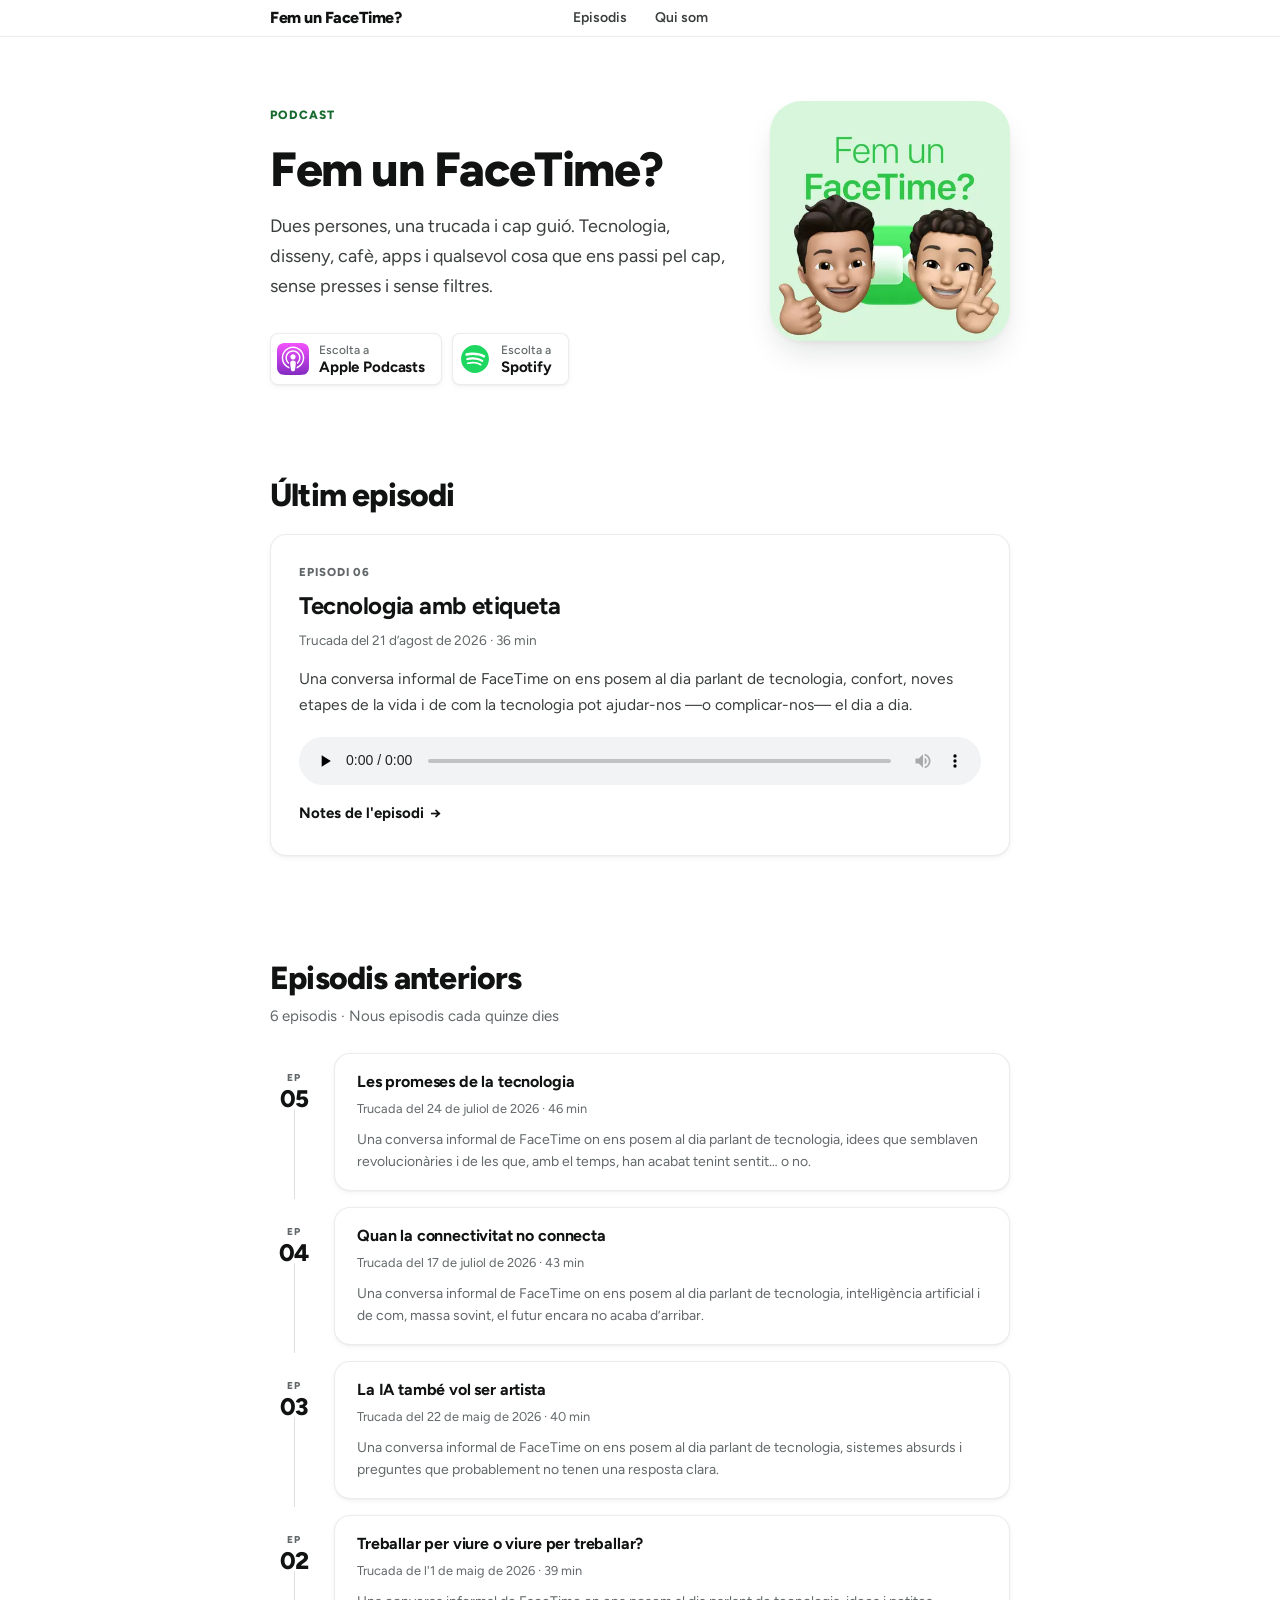
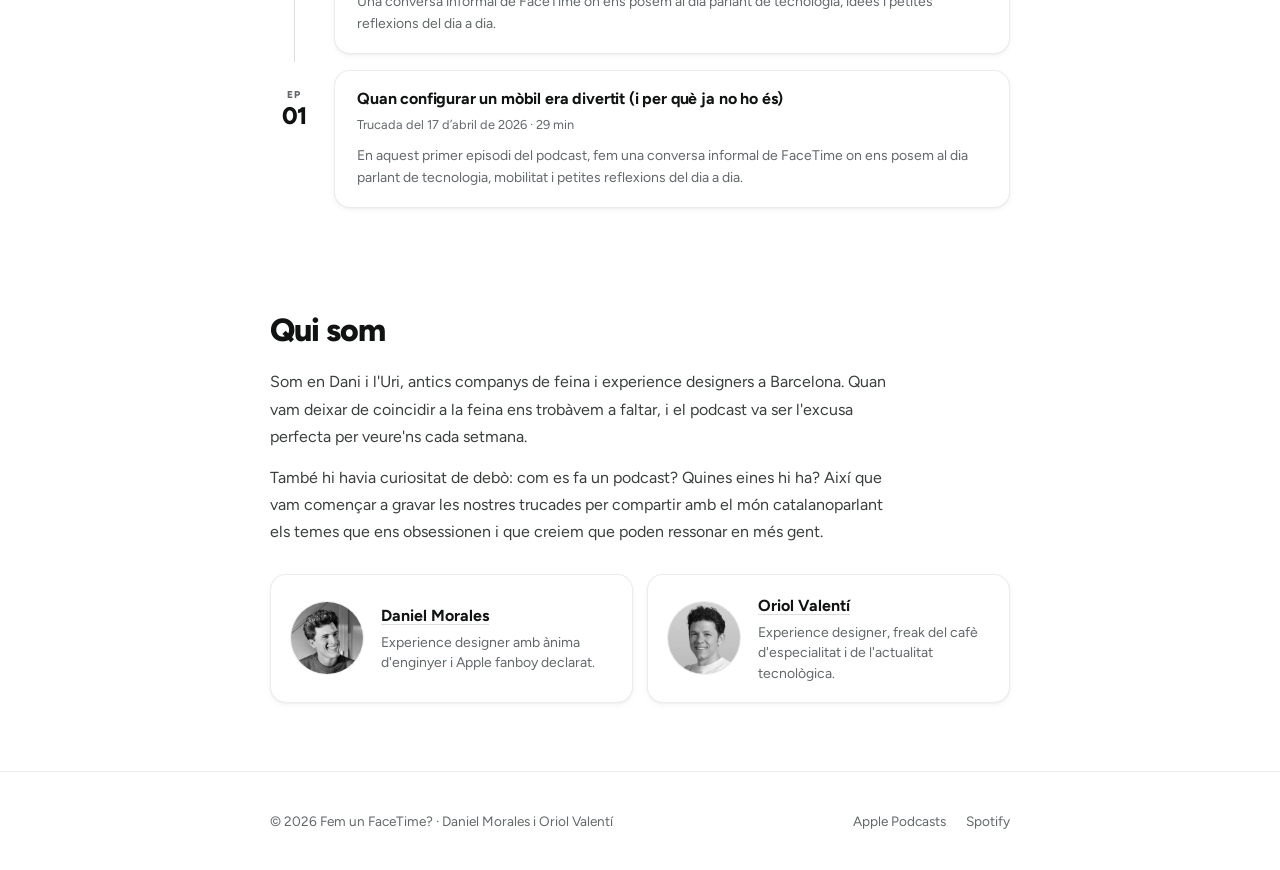
==== index.html @ 3e3481d6 "Fora el botó Escolta del menú; CSS optimitzat (58→30 KB), sense gruix 900, memòria cau del CSS corre" ====
<!DOCTYPE html>
<html lang="ca">
<head>
  <meta charset="UTF-8">
  <meta name="viewport" content="width=device-width, initial-scale=1.0">
  <title>Fem un FaceTime? · Podcast en català de tecnologia, disseny i vida quotidiana</title>
  <meta name="description" content="Dues persones, una trucada i cap guió. Tecnologia, disseny, cafè, apps i qualsevol cosa que ens passi pel cap, sense presses i sense filtres.">
  <meta property="og:title" content="Fem un FaceTime? Podcast">
  <meta property="og:description" content="Dues persones, una trucada i cap guió. Tecnologia, disseny, cafè, apps i tot el que passa entre mig.">
  
  <meta name="color-scheme" content="light dark">
  <meta name="theme-color" content="#FFFFFF" media="(prefers-color-scheme: light)">
  <meta name="theme-color" content="#121413" media="(prefers-color-scheme: dark)">
  <meta name="robots" content="index, follow">
  <meta name="author" content="Daniel Morales i Oriol Valentí">
  <meta property="article:author" content="https://www.linkedin.com/in/danimoralesfernandez/">
  <meta property="article:author" content="https://www.linkedin.com/in/oriolvalentisola/">
  <meta property="article:published_time" content="2026-04-19T00:00:00+02:00">
  <meta property="article:modified_time" content="2026-10-19T00:00:00+02:00">
  <meta property="og:locale" content="ca_ES">
  <meta property="og:type" content="website">
  <meta property="og:url" content="https://femunfacetime.com/">
  <link rel="canonical" href="https://femunfacetime.com/">
  <meta name="twitter:card" content="summary_large_image">
  <meta name="twitter:title" content="Fem un FaceTime? Podcast">
  <meta name="twitter:description" content="Dues persones, una trucada i cap guió. Tecnologia, disseny, cafè, apps i tot el que passa entre mig.">

  <!-- Performance: preconnect + non-render-blocking font load -->
  <link rel="preconnect" href="https://fonts.googleapis.com">
  <link rel="preconnect" href="https://fonts.gstatic.com" crossorigin>
  <link rel="stylesheet" href="https://fonts.googleapis.com/css2?family=Figtree:wght@400;500;600;700;800&display=swap" media="print" onload="this.media='all'">
  <noscript><link rel="stylesheet" href="https://fonts.googleapis.com/css2?family=Figtree:wght@400;500;600;700;800&display=swap"></noscript>
  <link rel="preload" as="image" href="Show_cover.webp" type="image/webp" fetchpriority="high">
  <meta property="og:image" content="https://femunfacetime.com/og-image.jpg?v=2">
  <meta property="og:image:width" content="2400">
  <meta property="og:image:height" content="1260">
  <meta property="og:image:alt" content="Fem un FaceTime?, podcast. Dues persones, una trucada i cap guió.">
  <meta name="twitter:image" content="https://femunfacetime.com/og-image.jpg?v=2">
  <link rel="icon" type="image/png" href="favicon.png">
  <link rel="apple-touch-icon" href="apple-touch-icon.png">
  <link rel="stylesheet" href="style.css">
  <!-- <link rel="icon" href="favicon.ico"> -->
  <!-- <link rel="apple-touch-icon" href="apple-touch-icon.png"> -->
<!--build:jsonld-->
  <script type="application/ld+json">
{
  "@context": "https://schema.org",
  "@type": "PodcastSeries",
  "name": "Fem un FaceTime?",
  "url": "https://femunfacetime.com/",
  "inLanguage": "ca",
  "image": "https://femunfacetime.com/Show_cover_840.jpg",
  "author": [
    {
      "@type": "Person",
      "name": "Daniel Morales",
      "sameAs": "https://www.linkedin.com/in/danimoralesfernandez/"
    },
    {
      "@type": "Person",
      "name": "Oriol Valentí",
      "sameAs": "https://www.linkedin.com/in/oriolvalentisola/"
    }
  ],
  "sameAs": [
    "https://podcasts.apple.com/es/podcast/fem-un-facetime/id1883933507",
    "https://open.spotify.com/show/7HkJgoiA84MTIlPxl6CT0q"
  ],
  "description": "Dues persones, una trucada i cap guió. Tecnologia, disseny, cafè, apps i qualsevol cosa que ens passi pel cap, sense presses i sense filtres.",
  "episode": [
    {
      "@type": "PodcastEpisode",
      "episodeNumber": 6,
      "name": "Tecnologia amb etiqueta",
      "url": "https://femunfacetime.com/episodis/tecnologia-amb-etiqueta/",
      "description": "Una conversa informal de FaceTime on ens posem al dia parlant de tecnologia, confort, noves etapes de la vida i de com la tecnologia pot ajudar-nos —o complicar-nos— el dia a dia.",
      "datePublished": "2026-10-05",
      "timeRequired": "PT36M",
      "associatedMedia": {
        "@type": "MediaObject",
        "contentUrl": "https://anchor.fm/s/110490654/podcast/play/126855854/https%3A%2F%2Fd3ctxlq1ktw2nl.cloudfront.net%2Fstaging%2F2026-9-5%2F433372251-44100-2-00554930f24cd.mp3"
      }
    },
    {
      "@type": "PodcastEpisode",
      "episodeNumber": 5,
      "name": "Les promeses de la tecnologia",
      "url": "https://femunfacetime.com/episodis/les-promeses-de-la-tecnologia/",
      "description": "Una conversa informal de FaceTime on ens posem al dia parlant de tecnologia, idees que semblaven revolucionàries i de les que, amb el temps, han acabat tenint sentit… o no.",
      "datePublished": "2026-08-02",
      "timeRequired": "PT46M",
      "associatedMedia": {
        "@type": "MediaObject",
        "contentUrl": "https://anchor.fm/s/110490654/podcast/play/123303401/https%3A%2F%2Fd3ctxlq1ktw2nl.cloudfront.net%2Fstaging%2F2026-6-25%2F428592539-44100-2-1c3631dae8838.mp3"
      }
    },
    {
      "@type": "PodcastEpisode",
      "episodeNumber": 4,
      "name": "Quan la connectivitat no connecta",
      "url": "https://femunfacetime.com/episodis/quan-la-connectivitat-no-connecta/",
      "description": "Una conversa informal de FaceTime on ens posem al dia parlant de tecnologia, intel·ligència artificial i de com, massa sovint, el futur encara no acaba d’arribar.",
      "datePublished": "2026-07-21",
      "timeRequired": "PT43M",
      "associatedMedia": {
        "@type": "MediaObject",
        "contentUrl": "https://anchor.fm/s/110490654/podcast/play/123136883/https%3A%2F%2Fd3ctxlq1ktw2nl.cloudfront.net%2Fstaging%2F2026-6-21%2F428367111-44100-2-b516a6e823d.mp3"
      }
    },
    {
      "@type": "PodcastEpisode",
      "episodeNumber": 3,
      "name": "La IA també vol ser artista",
      "url": "https://femunfacetime.com/episodis/la-ia-tambe-vol-ser-artista/",
      "description": "Una conversa informal de FaceTime on ens posem al dia parlant de tecnologia, sistemes absurds i preguntes que probablement no tenen una resposta clara.",
      "datePublished": "2026-05-25",
      "timeRequired": "PT40M",
      "associatedMedia": {
        "@type": "MediaObject",
        "contentUrl": "https://anchor.fm/s/110490654/podcast/play/120501394/https%3A%2F%2Fd3ctxlq1ktw2nl.cloudfront.net%2Fstaging%2F2026-4-25%2F424834681-44100-2-7f713fdda8faa.mp3"
      }
    },
    {
      "@type": "PodcastEpisode",
      "episodeNumber": 2,
      "name": "Treballar per viure o viure per treballar?",
      "url": "https://femunfacetime.com/episodis/treballar-per-viure-o-viure-per-treballar/",
      "description": "Una conversa informal de FaceTime on ens posem al dia parlant de tecnologia, idees i petites reflexions del dia a dia.",
      "datePublished": "2026-05-05",
      "timeRequired": "PT39M",
      "associatedMedia": {
        "@type": "MediaObject",
        "contentUrl": "https://anchor.fm/s/110490654/podcast/play/119521602/https%3A%2F%2Fd3ctxlq1ktw2nl.cloudfront.net%2Fstaging%2F2026-4-5%2F423517777-44100-2-743a9f9eee608.mp3"
      }
    },
    {
      "@type": "PodcastEpisode",
      "episodeNumber": 1,
      "name": "Quan configurar un mòbil era divertit (i per què ja no ho és)",
      "url": "https://femunfacetime.com/episodis/quan-configurar-un-mobil-era-divertit-i-per-que-ja-no-ho-es/",
      "description": "En aquest primer episodi del podcast, fem una conversa informal de FaceTime on ens posem al dia parlant de tecnologia, mobilitat i petites reflexions del dia a dia.",
      "datePublished": "2026-04-19",
      "timeRequired": "PT29M",
      "associatedMedia": {
        "@type": "MediaObject",
        "contentUrl": "https://anchor.fm/s/110490654/podcast/play/118696484/https%3A%2F%2Fd3ctxlq1ktw2nl.cloudfront.net%2Fstaging%2F2026-4-2%2F423319674-44100-2-6bd9fe738a619.mp3"
      }
    }
  ]
}
  </script>
<!--/build:jsonld-->
</head>
<body>

<a class="skip-link" href="#main-content">Salta al contingut</a>

<header class="nav" role="banner">
  <div class="container">
    <div class="nav__inner">
      <a href="#top" class="nav__logo" aria-label="Fem un FaceTime?, inici"><span class="nav__logo-name">Fem un FaceTime?</span></a>
      <nav aria-label="Principal">
        <ul class="nav__links">
          <li><a href="#episodis">Episodis</a></li>
          <li><a href="#qui-som">Qui som</a></li>
        </ul>
      </nav>
      <button class="nav__hamburger" aria-label="Obre el menú de navegació" aria-expanded="false" aria-controls="mobile-nav"><span></span><span></span><span></span></button>
    </div>
  </div>
</header>

<nav class="nav__mobile" id="mobile-nav" aria-label="Navegació mòbil">
  <a href="#episodis">Episodis</a>
  <a href="#qui-som">Qui som</a>
  <a href="#ultim">Escolta l'últim episodi</a>
</nav>

<main id="main-content">

  <section class="hero" id="top" aria-labelledby="hero-title">
    <div class="container">
      <div class="hero__inner">
        <div class="hero__text">
          <div class="hero__eyebrow" aria-hidden="true">Podcast</div>
          <h1 class="t-hero hero__title" id="hero-title">Fem un FaceTime?</h1>
          <p class="hero__tagline">Dues persones, una trucada i cap guió. Tecnologia, disseny, cafè, apps i qualsevol cosa que ens passi pel cap, sense presses i sense filtres.</p>
          <div class="listen" role="group" aria-label="Escolta el podcast">
            <a href="https://podcasts.apple.com/es/podcast/fem-un-facetime/id1883933507" class="listen-btn listen-btn--apple" target="_blank" rel="noopener noreferrer">
              <span class="listen-btn__icon"><svg width="32" height="32" viewBox="0 0 300 300" aria-hidden="true"><defs><linearGradient id="apg" x1="150" y1="0" x2="150" y2="300" gradientUnits="userSpaceOnUse"><stop offset="0" stop-color="#F452FF"/><stop offset="1" stop-color="#832BC1"/></linearGradient></defs><path fill="url(#apg)" d="M294.1,260c-2.9,7.4-9.6,17.8-19.2,25.2c-5.5,4.2-12.1,8.3-21.1,11c-9.6,2.9-21.5,3.8-36.3,3.8h-135c-14.8,0-26.6-1-36.3-3.8c-9-2.7-15.6-6.7-21.1-11c-9.5-7.3-16.3-17.8-19.2-25.2C0.1,245.1,0,228.2,0,217.5v-135C0,71.8,0.1,54.9,5.9,40c2.9-7.4,9.6-17.8,19.2-25.2c5.5-4.2,12.1-8.3,21.1-11C55.9,1,67.7,0,82.5,0h135c14.8,0,26.6,1,36.3,3.8c9,2.7,15.6,6.7,21.1,11c9.5,7.3,16.3,17.8,19.2,25.2c5.9,14.9,5.9,31.9,5.9,42.5v135C300,228.2,299.9,245.1,294.1,260z"/><g fill="#fff"><path d="M175.7,181.1c-0.4-3.6-1.6-6.2-4-8.6c-4.5-4.7-12.4-7.8-21.7-7.8c-9.3,0-17.2,3-21.7,7.8c-2.3,2.5-3.6,5-4,8.6c-0.8,7-0.3,13,0.5,22.7c0.8,9.2,2.3,21.5,4.2,33.9c1.4,8.9,2.5,13.7,3.5,17.1c1.7,5.6,7.8,10.4,17.5,10.4c9.7,0,15.9-4.9,17.5-10.4c1-3.4,2.1-8.2,3.5-17.1c1.9-12.5,3.4-24.7,4.2-33.9C176.1,194.1,176.5,188.1,175.7,181.1z"/><path d="M174.6,130.1c0,13.6-11,24.6-24.6,24.6s-24.6-11-24.6-24.6c0-13.6,11-24.6,24.6-24.6S174.6,116.6,174.6,130.1z"/><path d="M149.7,33.2C92.3,33.4,45.3,80,44.5,137.4c-0.6,46.5,29.1,86.3,70.6,100.9c1,0.4,2-0.5,1.9-1.5c-0.5-3.6-1.1-7.2-1.5-10.8c-0.2-1.3-1-2.3-2.1-2.9c-32.8-14.3-55.7-47.2-55.3-85.3c0.5-50,41.3-90.7,91.2-91.1c51.1-0.4,92.8,41,92.8,92c0,37.7-22.8,70.1-55.3,84.4c-1.2,0.5-2,1.6-2.1,2.9c-0.5,3.6-1,7.2-1.5,10.8c-0.2,1.1,0.9,1.9,1.9,1.5c41.1-14.4,70.6-53.6,70.6-99.6C255.5,80.5,208,33.1,149.7,33.2z"/><path d="M147.3,68.2c-37.4,1.4-67.4,32.3-67.9,69.7c-0.3,24.6,12,46.4,30.9,59.3c0.9,0.6,2.2-0.1,2.2-1.2c-0.3-4.3-0.3-8.1-0.1-12.1c0.1-1.3-0.4-2.5-1.4-3.4c-11.5-10.8-18.5-26.2-18.1-43.2c0.8-30,24.9-54.4,54.9-55.6c32.6-1.3,59.4,24.9,59.4,57.1c0,16.4-7,31.2-18.1,41.7c-0.9,0.9-1.4,2.1-1.4,3.4c0.2,3.9,0.1,7.7-0.1,12c-0.1,1.1,1.2,1.9,2.2,1.2c18.6-12.7,30.9-34.2,30.9-58.4C220.8,98.9,187.5,66.6,147.3,68.2z"/></g></svg></span>
              <span class="listen-btn__text"><span class="listen-btn__label">Escolta a</span><span class="listen-btn__name">Apple Podcasts</span></span>
            </a>
            <a href="https://open.spotify.com/show/7HkJgoiA84MTIlPxl6CT0q" class="listen-btn listen-btn--spotify" target="_blank" rel="noopener noreferrer">
              <span class="listen-btn__icon"><svg width="28" height="28" viewBox="0 0 168 168" aria-hidden="true"><path fill="#1ED760" d="m83.996 0.277c-46.249 0-83.743 37.493-83.743 83.742 0 46.251 37.494 83.741 83.743 83.741 46.254 0 83.744-37.49 83.744-83.741 0-46.246-37.49-83.738-83.745-83.738l0.001-0.004zm38.404 120.78c-1.5 2.46-4.72 3.24-7.18 1.73-19.662-12.01-44.414-14.73-73.564-8.07-2.809 0.64-5.609-1.12-6.249-3.93-0.643-2.81 1.11-5.61 3.926-6.250 31.9-7.291 59.263-4.15 81.337 9.34 2.46 1.51 3.24 4.72 1.73 7.18zm10.25-22.805c-1.89 3.075-5.91 4.045-8.98 2.155-22.51-13.839-56.823-17.846-83.448-9.764-3.453 1.043-7.1-0.903-8.148-4.35-1.04-3.453 0.907-7.093 4.354-8.143 30.413-9.228 68.222-4.758 94.072 11.127 3.07 1.890 4.040 5.910 2.150 8.976v-0.001zm0.88-23.744c-26.99-16.031-71.52-17.505-97.289-9.684-4.138 1.255-8.514-1.081-9.768-5.219-1.254-4.14 1.08-8.513 5.221-9.771 29.581-8.98 78.756-7.245 109.830 11.202 3.73 2.209 4.95 7.016 2.74 10.733-2.2 3.722-7.020 4.949-10.730 2.739z"/></svg></span>
              <span class="listen-btn__text"><span class="listen-btn__label">Escolta a</span><span class="listen-btn__name">Spotify</span></span>
            </a>
          </div>
        </div>
        <div class="hero__cover">
          <div class="hero__cover-wrap">
            <picture>
              <source type="image/webp" srcset="Show_cover.webp 420w, Show_cover_840.webp 840w" sizes="(max-width: 640px) 46vw, 210px">
              <img src="Show_cover_420.jpg" srcset="Show_cover_420.jpg 420w, Show_cover_840.jpg 840w" sizes="(max-width: 640px) 46vw, 210px" alt="Portada del podcast Fem un FaceTime?" width="420" height="420" loading="eager" fetchpriority="high" decoding="async">
            </picture>
          </div>
        </div>
      </div>
    </div>
  </section>

  <section class="section" id="ultim" aria-labelledby="latest-label">
    <div class="container">
      <h2 class="section-label" id="latest-label">Últim episodi</h2>
      <div data-latest-episode>
<!--build:latest-->
        <div class="latest-card">
          <p class="latest-card__ep">Episodi 06</p>
          <h3 class="t-h2 latest-card__title"><a href="/episodis/tecnologia-amb-etiqueta/">Tecnologia amb etiqueta</a></h3>
          <p class="latest-card__meta">Trucada del 21 d’agost de 2026 · 36 min</p>
          <p class="latest-card__desc">Una conversa informal de FaceTime on ens posem al dia parlant de tecnologia, confort, noves etapes de la vida i de com la tecnologia pot ajudar-nos —o complicar-nos— el dia a dia.</p>
          <div class="audio">
            <audio controls preload="none" src="https://anchor.fm/s/110490654/podcast/play/126855854/https%3A%2F%2Fd3ctxlq1ktw2nl.cloudfront.net%2Fstaging%2F2026-9-5%2F433372251-44100-2-00554930f24cd.mp3">
              <a href="https://anchor.fm/s/110490654/podcast/play/126855854/https%3A%2F%2Fd3ctxlq1ktw2nl.cloudfront.net%2Fstaging%2F2026-9-5%2F433372251-44100-2-00554930f24cd.mp3">Descarrega l'episodi</a>
            </audio>
          </div>
          <a class="latest-card__more" href="/episodis/tecnologia-amb-etiqueta/">Notes de l'episodi <span aria-hidden="true">→</span></a>
        </div>
<!--/build:latest-->
      </div>
    </div>
  </section>

  <section class="section" id="episodis" aria-labelledby="episodes-heading">
    <div class="container">
      <h2 class="section-label" id="episodes-heading">Episodis anteriors</h2>
      <p class="t-muted episodes__count"><span data-ep-count><!--build:count-->6<!--/build:count--></span> episodis · Nous episodis cada quinze dies</p>
      <ol class="ep-list" data-episode-list aria-label="Llista d'episodis">
<!--build:list-->
        <li class="ep-item">
          <div class="ep-item__num" aria-hidden="true"><span>Ep</span>05</div>
          <article class="ep-card" aria-labelledby="ep-05">
            <div class="ep-card__body">
              <h3 class="ep-card__title" id="ep-05"><a class="ep-card__link" href="/episodis/les-promeses-de-la-tecnologia/">Les promeses de la tecnologia</a></h3>
              <p class="ep-card__meta">Trucada del 24 de juliol de 2026 · 46 min</p>
              <p class="ep-card__desc">Una conversa informal de FaceTime on ens posem al dia parlant de tecnologia, idees que semblaven revolucionàries i de les que, amb el temps, han acabat tenint sentit… o no.</p>
            </div>
          </article>
        </li>
        <li class="ep-item">
          <div class="ep-item__num" aria-hidden="true"><span>Ep</span>04</div>
          <article class="ep-card" aria-labelledby="ep-04">
            <div class="ep-card__body">
              <h3 class="ep-card__title" id="ep-04"><a class="ep-card__link" href="/episodis/quan-la-connectivitat-no-connecta/">Quan la connectivitat no connecta</a></h3>
              <p class="ep-card__meta">Trucada del 17 de juliol de 2026 · 43 min</p>
              <p class="ep-card__desc">Una conversa informal de FaceTime on ens posem al dia parlant de tecnologia, intel·ligència artificial i de com, massa sovint, el futur encara no acaba d’arribar.</p>
            </div>
          </article>
        </li>
        <li class="ep-item">
          <div class="ep-item__num" aria-hidden="true"><span>Ep</span>03</div>
          <article class="ep-card" aria-labelledby="ep-03">
            <div class="ep-card__body">
              <h3 class="ep-card__title" id="ep-03"><a class="ep-card__link" href="/episodis/la-ia-tambe-vol-ser-artista/">La IA també vol ser artista</a></h3>
              <p class="ep-card__meta">Trucada del 22 de maig de 2026 · 40 min</p>
              <p class="ep-card__desc">Una conversa informal de FaceTime on ens posem al dia parlant de tecnologia, sistemes absurds i preguntes que probablement no tenen una resposta clara.</p>
            </div>
          </article>
        </li>
        <li class="ep-item">
          <div class="ep-item__num" aria-hidden="true"><span>Ep</span>02</div>
          <article class="ep-card" aria-labelledby="ep-02">
            <div class="ep-card__body">
              <h3 class="ep-card__title" id="ep-02"><a class="ep-card__link" href="/episodis/treballar-per-viure-o-viure-per-treballar/">Treballar per viure o viure per treballar?</a></h3>
              <p class="ep-card__meta">Trucada de l&#39;1 de maig de 2026 · 39 min</p>
              <p class="ep-card__desc">Una conversa informal de FaceTime on ens posem al dia parlant de tecnologia, idees i petites reflexions del dia a dia.</p>
            </div>
          </article>
        </li>
        <li class="ep-item">
          <div class="ep-item__num" aria-hidden="true"><span>Ep</span>01</div>
          <article class="ep-card" aria-labelledby="ep-01">
            <div class="ep-card__body">
              <h3 class="ep-card__title" id="ep-01"><a class="ep-card__link" href="/episodis/quan-configurar-un-mobil-era-divertit-i-per-que-ja-no-ho-es/">Quan configurar un mòbil era divertit (i per què ja no ho és)</a></h3>
              <p class="ep-card__meta">Trucada del 17 d’abril de 2026 · 29 min</p>
              <p class="ep-card__desc">En aquest primer episodi del podcast, fem una conversa informal de FaceTime on ens posem al dia parlant de tecnologia, mobilitat i petites reflexions del dia a dia.</p>
            </div>
          </article>
        </li>
<!--/build:list-->
      </ol>
    </div>
  </section>

  <section class="section" id="qui-som" aria-labelledby="hosts-heading">
    <div class="container">
      <h2 class="section-label" id="hosts-heading">Qui som</h2>
      <div class="about">
      <div class="hosts__intro">
        <p>Som en Dani i l'Uri, antics companys de feina i experience designers a Barcelona. Quan vam deixar de coincidir a la feina ens trobàvem a faltar, i el podcast va ser l'excusa perfecta per veure'ns cada setmana.</p>
        <p>També hi havia curiositat de debò: com es fa un podcast? Quines eines hi ha? Així que vam començar a gravar les nostres trucades per compartir amb el món catalanoparlant els temes que ens obsessionen i que creiem que poden ressonar en més gent.</p>
      </div>
      <div class="hosts">
        <div class="host">
          <div class="host__photo"><picture><source type="image/webp" srcset="host_daniel.webp"><img src="host_daniel.jpg" alt="Daniel Morales" width="192" height="192" loading="lazy" decoding="async"></picture></div>
          <p class="host__name"><a href="https://www.linkedin.com/in/danimoralesfernandez/" target="_blank" rel="noopener noreferrer">Daniel Morales<span class="sr-only"> (LinkedIn, s'obre en una pestanya nova)</span></a></p>
          <p class="host__role">Experience designer amb ànima d'enginyer i Apple fanboy declarat.</p>
        </div>
        <div class="host">
          <div class="host__photo"><picture><source type="image/webp" srcset="host_oriol.webp"><img src="host_oriol.jpg" alt="Oriol Valentí" width="192" height="192" loading="lazy" decoding="async"></picture></div>
          <p class="host__name"><a href="https://www.linkedin.com/in/oriolvalentisola/" target="_blank" rel="noopener noreferrer">Oriol Valentí<span class="sr-only"> (LinkedIn, s'obre en una pestanya nova)</span></a></p>
          <p class="host__role">Experience designer, freak del cafè d'especialitat i de l'actualitat tecnològica.</p>
        </div>
      </div>
    </div>
      </div>
  </section>

</main>

<footer class="footer" role="contentinfo">
  <div class="container">
    <div class="footer__inner">
      <p class="footer__copy">© 2026 Fem un FaceTime? · Daniel Morales i Oriol Valentí</p>
      <ul class="footer__links">
        <li><a href="https://podcasts.apple.com/es/podcast/fem-un-facetime/id1883933507" target="_blank" rel="noopener noreferrer">Apple Podcasts</a></li>
        <li><a href="https://open.spotify.com/show/7HkJgoiA84MTIlPxl6CT0q" target="_blank" rel="noopener noreferrer">Spotify</a></li>
      </ul>
    </div>
  </div>
</footer>

<script src="script.js" defer></script>
</body>
</html>
---- style.css ----
/* Fem un FaceTime? — styles. Generated clean-up of the original stylesheet:
   unused rules removed and duplicates merged. Light theme first, dark via prefers-color-scheme. */
:root {
  --green: #30d158;
  --green-btn: #1a7a38;
  --green-text: #166a2e;
  --green-active: #12561f;
  --green-subtle: #e6faf0;
  --green-glow: #30d15838;
  --text: #111312;
  --text-2: #3a3f3c;
  --text-muted: #62686a;
  --surface: #fff;
  --surface-2: #f7f7f6;
  --surface-3: #efefee;
  --border: #11131214;
  --border-2: #11131224;
  --shadow-xs: 0 1px 1px #1113120a;
  --shadow-sm: 0 1px 2px #1113120a, 0 2px 6px #1113120a;
  --shadow: 0 1px 2px #1113120a, 0 6px 16px -4px #11131214;
  --shadow-lg: 0 2px 4px #1113120a, 0 16px 32px -8px #11131224;
  --shadow-green: 0 0 0 transparent;
  --r-sm: 8px;
  --r: 16px;
  --r-lg: 24px;
  --r-xl: 32px;
  --r-pill: 100px;
  --max-w: 820px;
  --gap: clamp(1.25rem, 4vw, 2.5rem);
  --font: "Figtree", system-ui, -apple-system, sans-serif;
  --ease: 0.18s ease;
  --ease-md: 0.3s ease;
}
*,
:before,
:after {
  box-sizing: border-box;
  margin: 0;
  padding: 0;
}
html {
  scroll-behavior: smooth;
  -webkit-text-size-adjust: 100%;
}
body {
  font-family: var(--font);
  color: var(--text);
  background: var(--surface);
  -webkit-font-smoothing: antialiased;
  font-size: 1rem;
  line-height: 1.65;
}
img,
svg {
  max-width: 100%;
  display: block;
}
a {
  color: var(--green-text);
  text-underline-offset: 3px;
  transition: color var(--ease);
  text-decoration: underline;
  text-decoration-thickness: 1px;
}
a:hover {
  color: var(--green-active);
}
ul,
ol {
  padding-left: 1.5rem;
}
.container {
  width: 100%;
  max-width: var(--max-w);
  padding: 0 var(--gap);
  margin: 0 auto;
}
[id] {
  scroll-margin-top: calc(var(--nav-h) + 1rem);
}
.t-hero {
  letter-spacing: -0.03em;
  font-size: clamp(2rem, 5vw, 3rem);
  font-weight: 800;
  line-height: 1.14;
}
.t-h2 {
  letter-spacing: -0.018em;
  font-size: clamp(1.2rem, 2.5vw, 1.5rem);
  font-weight: 700;
  line-height: 1.3;
}
.t-muted {
  color: var(--text-muted);
}
.section-label {
  text-transform: uppercase;
  letter-spacing: 0.12em;
  color: var(--text-muted);
  align-items: center;
  gap: 0.5rem;
  margin-bottom: 1.375rem;
  font-size: 0.6875rem;
  font-weight: 800;
  display: inline-flex;
}
.section-label:before {
  content: "";
  background: var(--green);
  border-radius: 2px;
  flex-shrink: 0;
  width: 18px;
  height: 2px;
  display: inline-block;
}
.nav {
  z-index: 100;
  height: var(--nav-h);
  background: var(--nav-bg, #ffffffe6);
  -webkit-backdrop-filter: blur(20px);
  border-bottom: 1px solid var(--border);
  position: sticky;
  top: 0;
}
.nav__inner {
  min-height: var(--nav-h);
  grid-template-columns: 1fr auto 1fr;
  align-content: center;
  align-items: center;
  gap: 0;
  display: grid;
}
.nav__logo {
  justify-self: start;
}
.nav__inner > nav {
  justify-self: center;
}
.nav__hamburger {
  justify-self: end;
}
.nav__logo {
  flex-shrink: 0;
  align-items: center;
  text-decoration: none;
  display: flex;
}
.nav__logo-name {
  letter-spacing: -0.03em;
  color: var(--text);
  white-space: nowrap;
  transition: color var(--ease);
  font-size: 1rem;
  font-weight: 800;
  line-height: 1;
}
.nav__logo:hover .nav__logo-name {
  color: var(--green-text);
}
.nav__links {
  align-items: center;
  gap: 0;
  padding: 0;
  list-style: none;
  display: flex;
}
.nav__links a {
  color: var(--text-2);
  border-radius: var(--r-pill);
  transition:
    background var(--ease),
    color var(--ease);
  padding: 0.4rem 0.875rem;
  font-size: 0.875rem;
  font-weight: 600;
  text-decoration: none;
  display: block;
}
.nav__links a:hover,
.nav__links a[aria-current="page"] {
  background: var(--green-subtle);
  color: var(--green-text);
}
.nav__hamburger {
  cursor: pointer;
  border-radius: var(--r-sm);
  width: 38px;
  height: 38px;
  transition: background var(--ease);
  background: 0 0;
  border: none;
  flex-direction: column;
  justify-content: center;
  gap: 5px;
  padding: 7px;
  display: none;
}
.nav__hamburger:hover {
  background: var(--surface-2);
}
.nav__hamburger span {
  background: var(--text);
  height: 2px;
  transition:
    transform var(--ease-md),
    opacity var(--ease-md);
  border-radius: 2px;
  display: block;
}
.nav__hamburger[aria-expanded="true"] span:first-child {
  transform: translateY(7px) rotate(45deg);
}
.nav__hamburger[aria-expanded="true"] span:nth-child(2) {
  opacity: 0;
  transform: scaleX(0);
}
.nav__hamburger[aria-expanded="true"] span:nth-child(3) {
  transform: translateY(-7px) rotate(-45deg);
}
.nav__mobile {
  top: var(--nav-h);
  background: var(--surface);
  padding: 1.25rem var(--gap);
  z-index: 99;
  flex-direction: column;
  gap: 0.375rem;
  display: none;
  position: fixed;
  bottom: 0;
  left: 0;
  right: 0;
  overflow-y: auto;
}
.nav__mobile.is-open {
  display: flex;
}
.nav__mobile a {
  color: var(--text);
  border-radius: var(--r);
  transition:
    background var(--ease),
    color var(--ease);
  padding: 0.875rem 1rem;
  font-size: 1.125rem;
  font-weight: 700;
  text-decoration: none;
  display: block;
}
.nav__mobile a:hover,
.nav__mobile a[aria-current="page"] {
  background: var(--green-subtle);
  color: var(--green-text);
}
.tag {
  letter-spacing: 0.02em;
  border-radius: var(--r-pill);
  background: var(--green-subtle);
  color: var(--green-text);
  transition:
    background var(--ease),
    color var(--ease);
  align-items: center;
  padding: 0.2rem 0.6rem;
  font-size: 0.72rem;
  font-weight: 700;
  text-decoration: none;
  display: inline-flex;
}
.hero__inner {
  grid-template-columns: 1fr auto;
  align-items: center;
  gap: clamp(1.5rem, 4vw, 3rem);
  display: grid;
}
.hero__eyebrow {
  text-transform: uppercase;
  letter-spacing: 0.1em;
  color: var(--green-text);
  align-items: center;
  gap: 0.5rem;
  margin-bottom: 1rem;
  font-size: 0.75rem;
  font-weight: 800;
  display: inline-flex;
}
.hero__eyebrow:before {
  content: "";
  background: var(--green);
  border-radius: 2px;
  width: 22px;
  height: 2.5px;
  display: inline-block;
}
.hero__title {
  margin-bottom: 1rem;
}
.hero__tagline {
  color: var(--text-2);
  max-width: 460px;
  margin-bottom: 2rem;
  font-size: 1.125rem;
  line-height: 1.65;
}
.hero__cover {
  flex-shrink: 0;
}
.hero__cover-wrap {
  aspect-ratio: 1;
  border-radius: var(--r-xl);
  width: clamp(148px, 22vw, 210px);
  box-shadow: var(--shadow-lg), var(--shadow-green);
  overflow: hidden;
}
.hero__cover-wrap svg,
.hero__cover-wrap img {
  object-fit: cover;
  width: 100%;
  height: 100%;
}
.latest-card {
  background: var(--surface-2);
  border: 1.5px solid var(--border-2);
  border-radius: var(--r-xl);
  padding: clamp(1.25rem, 3vw, 2rem);
  position: relative;
  overflow: hidden;
}
.latest-card:before {
  content: "";
  background: var(--green);
  border-radius: 4px 0 0 4px;
  width: 4px;
  height: 100%;
  position: absolute;
  top: 0;
  left: 0;
}
.latest-card__ep {
  text-transform: uppercase;
  letter-spacing: 0.1em;
  color: var(--green-text);
  margin-bottom: 0.5rem;
  font-size: 0.72rem;
  font-weight: 800;
}
.latest-card__title {
  color: var(--text);
  margin-bottom: 0.5rem;
}
.latest-card__meta {
  color: var(--text-muted);
  margin-bottom: 0.875rem;
  font-size: 0.85rem;
}
.latest-card__desc {
  color: var(--text-2);
  margin-bottom: 1.25rem;
  font-size: 0.975rem;
  line-height: 1.65;
}
.ep-list {
  flex-direction: column;
  gap: 1rem;
  display: flex;
}
.ep-card {
  background: var(--surface);
  border: 1.5px solid var(--border);
  border-radius: var(--r-lg);
  box-shadow: var(--shadow-xs);
  color: inherit;
  transition:
    box-shadow var(--ease),
    transform var(--ease),
    border-color var(--ease);
  grid-template-columns: 56px 1fr;
  gap: 1.25rem;
  padding: 1.375rem 1.5rem;
  text-decoration: none;
  display: grid;
}
.ep-card:hover {
  box-shadow: var(--shadow);
  border-color: var(--border-2);
  color: inherit;
  transform: translateY(-2px);
}
.ep-card__body {
  min-width: 0;
}
.ep-card__title {
  letter-spacing: -0.01em;
  color: var(--text);
  margin-bottom: 0.3rem;
  font-size: 1rem;
  font-weight: 700;
  line-height: 1.3;
}
.ep-card__desc {
  color: var(--text-muted);
  -webkit-line-clamp: 2;
  -webkit-box-orient: vertical;
  margin-bottom: 0.625rem;
  font-size: 0.875rem;
  line-height: 1.55;
  display: -webkit-box;
  overflow: hidden;
}
.ep-card__meta {
  color: var(--text-muted);
  align-items: center;
  gap: 0.4rem;
  margin-bottom: 0.625rem;
  font-size: 0.8rem;
  display: flex;
}
.audio-player {
  background: var(--surface-2);
  border: 1.5px solid var(--border-2);
  border-radius: var(--r-lg);
  align-items: center;
  gap: 1rem;
  margin: 2.5rem 0;
  padding: 1.125rem 1.375rem;
  display: flex;
}
.audio-player__btn {
  background: var(--green-btn);
  cursor: pointer;
  width: 46px;
  height: 46px;
  transition:
    background var(--ease),
    transform var(--ease);
  border: none;
  border-radius: 50%;
  flex-shrink: 0;
  justify-content: center;
  align-items: center;
  display: flex;
  box-shadow: 0 4px 14px #1a7a384d;
}
.audio-player__btn:hover {
  background: var(--green-active);
  transform: scale(1.06);
}
.audio-player__btn:focus-visible {
  outline-color: var(--green-hover);
}
.audio-player__info {
  flex: 1;
  min-width: 0;
}
.audio-player__track {
  font-size: 0.9rem;
  font-weight: 700;
}
.audio-player__hint {
  color: var(--text-muted);
  margin-top: 1px;
  font-size: 0.78rem;
}
.audio-player__duration {
  color: var(--text-muted);
  flex-shrink: 0;
  font-size: 0.8rem;
  font-weight: 600;
}
.ep-nav__item {
  background: var(--surface);
  border: 1.5px solid var(--border);
  border-radius: var(--r-lg);
  color: inherit;
  transition:
    box-shadow var(--ease),
    transform var(--ease),
    border-color var(--ease);
  padding: 1.125rem;
  text-decoration: none;
}
.ep-nav__item:hover {
  box-shadow: var(--shadow-sm);
  border-color: var(--border-2);
  color: inherit;
  transform: translateY(-2px);
}
.ep-nav__item--next {
  text-align: right;
}
.ep-nav__dir {
  text-transform: uppercase;
  letter-spacing: 0.1em;
  color: var(--text-muted);
  margin-bottom: 0.25rem;
  font-size: 0.7rem;
  font-weight: 800;
}
.ep-nav__title {
  color: var(--text);
  font-size: 0.9375rem;
  font-weight: 700;
  line-height: 1.3;
}
.footer {
  border-top: 1px solid var(--border);
  margin-top: 1rem;
  padding: 2.25rem 0;
}
.footer__inner {
  flex-wrap: wrap;
  justify-content: space-between;
  align-items: center;
  gap: 1rem;
  display: flex;
}
.footer__copy {
  color: var(--text-muted);
  font-size: 0.85rem;
}
.footer__links {
  gap: 1.25rem;
  padding: 0;
  list-style: none;
  display: flex;
}
.footer__links a {
  color: var(--text-muted);
  transition: color var(--ease);
  font-size: 0.85rem;
  text-decoration: none;
}
.footer__links a:hover {
  color: var(--text);
}
.sr-only {
  clip: rect(0, 0, 0, 0);
  white-space: nowrap;
  border: 0;
  width: 1px;
  height: 1px;
  margin: -1px;
  padding: 0;
  position: absolute;
  overflow: hidden;
}
html,
body {
  max-width: 100%;
  overflow-x: clip;
}
@media (max-width: 640px) {
  :root {
    --gap: 1rem;
  }
  .nav__links {
    display: none;
  }
  .nav__hamburger {
    display: flex;
  }
  .nav__inner {
    justify-content: space-between;
    align-items: center;
    gap: 0.75rem;
    display: flex;
  }
  .nav__logo {
    min-width: 0;
    overflow: hidden;
  }
  .nav__logo-name {
    white-space: nowrap;
    text-overflow: ellipsis;
    max-width: 55vw;
    font-size: 0.9rem;
    overflow: hidden;
  }
  .nav__hamburger {
    flex-shrink: 0;
    justify-self: auto;
    margin-left: auto;
  }
  .nav__mobile a {
    align-items: center;
    min-height: 52px;
    padding: 1rem 1.125rem;
    font-size: 1.0625rem;
    display: flex;
  }
  .hero {
    padding: 1.75rem 0;
  }
  .hero__inner {
    grid-template-columns: 1fr;
    gap: 1.5rem;
  }
  .hero__cover {
    order: -1;
    justify-content: center;
    display: flex;
  }
  .hero__cover-wrap {
    border-radius: 24px;
    width: clamp(150px, 44vw, 196px);
  }
  .hero__eyebrow {
    margin-bottom: 0.5rem;
  }
  .hero__title {
    margin-bottom: 0.625rem;
    font-size: clamp(1.875rem, 8vw, 2.5rem);
  }
  .hero__tagline {
    margin-bottom: 1.25rem;
    font-size: 0.9375rem;
    line-height: 1.6;
  }
  .section {
    padding: 2rem 0;
  }
  .section-label {
    margin-bottom: 0.875rem;
  }
  .latest-card {
    border-radius: var(--r-lg);
    padding: 1.125rem;
  }
  .ep-card {
    grid-template-columns: 1fr;
    gap: 0;
    padding: 1rem 1.125rem;
  }
  .audio-player {
    border-radius: var(--r);
    padding: 0.875rem 1rem;
  }
  .ep-nav {
    grid-template-columns: 1fr;
    gap: 0.625rem;
  }
  .ep-nav__item--next {
    text-align: left;
  }
  .footer {
    padding: 1.75rem 0;
  }
  .footer__inner {
    flex-direction: column;
    align-items: flex-start;
    gap: 0.625rem;
  }
  .footer__copy {
    font-size: 0.8rem;
  }
  .footer__links {
    flex-wrap: wrap;
    gap: 0.5rem 1rem;
    padding: 0;
    list-style: none;
    display: flex;
  }
  .footer__links li {
    align-items: center;
    display: flex;
  }
  .footer__links a {
    font-size: 0.8rem;
    display: inline-block;
  }
  .ep-card:active {
    opacity: 0.9;
    transform: scale(0.97);
  }
}
@media (max-width: 390px) {
  :root {
    --gap: 0.875rem;
  }
  .hero__title {
    font-size: 1.875rem;
  }
  .nav__logo-name {
    font-size: 0.85rem;
  }
}
@media (prefers-reduced-motion: reduce) {
  *,
  :before,
  :after {
    transition-duration: 0.01ms !important;
    animation-duration: 0.01ms !important;
  }
}
.skip-link {
  z-index: 200;
  background: var(--green-btn);
  color: #fff;
  border-radius: var(--r-pill);
  padding: 0.5rem 1rem;
  font-weight: 700;
  text-decoration: none;
  position: absolute;
  top: -3rem;
  left: 1rem;
}
.skip-link:focus {
  color: #fff;
  top: 1rem;
}
.episodes__count {
  margin: -0.5rem 0 1.5rem;
  font-size: 0.9375rem;
}
.player {
  border-radius: var(--r);
  background: var(--surface);
  margin-top: 1.25rem;
  overflow: hidden;
}
.player iframe {
  border: 0;
  width: 100%;
  max-width: 100%;
  display: block;
}
.hosts__intro {
  color: var(--text-2);
  max-width: 520px;
  margin-bottom: 1.75rem;
  line-height: 1.7;
}
.hosts {
  grid-template-columns: repeat(2, minmax(0, 1fr));
  gap: 1rem;
  max-width: 520px;
  display: grid;
}
.host {
  text-align: center;
  background: var(--surface-2);
  border: 1.5px solid var(--border);
  border-radius: var(--r-lg);
  flex-direction: column;
  align-items: center;
  gap: 0.75rem;
  padding: 1.5rem 1rem;
  display: flex;
}
.host__photo {
  background: var(--green-subtle);
  width: 96px;
  height: 96px;
  color: var(--green-text);
  letter-spacing: -0.02em;
  border-radius: 50%;
  justify-content: center;
  align-items: center;
  font-size: 1.5rem;
  font-weight: 800;
  display: flex;
  overflow: hidden;
}
.host__photo img {
  object-fit: cover;
  width: 100%;
  height: 100%;
}
.host__name {
  color: var(--text);
  font-weight: 700;
}
.ep-list {
  padding: 0;
  list-style: none;
}
.listen {
  grid-template-columns: repeat(auto-fit, minmax(210px, 1fr));
  gap: 0.75rem;
  max-width: 480px;
  display: grid;
}
.listen-btn {
  background: var(--surface);
  border: 1.5px solid var(--border-2);
  min-height: 64px;
  color: var(--text);
  transition:
    transform var(--ease),
    box-shadow var(--ease),
    border-color var(--ease);
  border-radius: 16px;
  align-items: center;
  gap: 0.75rem;
  padding: 0.75rem 1rem 0.75rem 0.75rem;
  text-decoration: none;
  display: flex;
  box-shadow: 0 1px 2px #0c1a100d;
}
.listen-btn:hover {
  color: var(--text);
  border-color: var(--text-muted);
  transform: translateY(-2px);
  box-shadow: 0 8px 24px #0c1a101a;
}
.listen-btn:active {
  transform: translateY(0) scale(0.98);
}
.listen-btn__icon {
  border-radius: 12px;
  flex: none;
  place-items: center;
  width: 40px;
  height: 40px;
  display: grid;
}
.listen-btn--apple .listen-btn__icon {
  color: #7b2fbe;
  background: #f3eafb;
}
.listen-btn--spotify .listen-btn__icon {
  color: #147a3a;
  background: #e3f8ea;
}
.listen-btn__text {
  flex-direction: column;
  min-width: 0;
  line-height: 1.2;
  display: flex;
}
.listen-btn__label {
  color: var(--text-muted);
  font-size: 0.75rem;
  font-weight: 500;
}
.listen-btn__name {
  letter-spacing: -0.01em;
  white-space: nowrap;
  font-size: 0.9375rem;
  font-weight: 700;
}
.hero__text {
  min-width: 0;
}
@media (max-width: 480px) {
  .listen {
    grid-template-columns: 1fr;
    max-width: none;
  }
}
.listen {
  flex-wrap: wrap;
  align-items: center;
  gap: 0.75rem;
  max-width: none;
  display: flex;
}
.listen .listen-btn {
  min-height: 56px;
  padding-top: 0.5rem;
  padding-bottom: 0.5rem;
}
.listen .listen-btn__icon {
  border-radius: 10px;
  width: 36px;
  height: 36px;
}
@media (max-width: 480px) {
  .listen {
    flex-direction: column;
    align-items: stretch;
    display: flex;
  }
}
.ep-list {
  gap: 0;
}
.ep-item {
  grid-template-columns: 3rem 1fr;
  gap: 1rem;
  padding-bottom: 1rem;
  display: grid;
  position: relative;
}
.ep-item:last-child {
  padding-bottom: 0;
}
.ep-item:before {
  content: "";
  background: var(--border-2);
  border-radius: 2px;
  width: 2px;
  margin-left: -1px;
  position: absolute;
  top: 3.5rem;
  bottom: 0.5rem;
  left: 1.5rem;
}
.ep-item:last-child:before {
  display: none;
}
.ep-item__num {
  letter-spacing: -0.04em;
  color: var(--green-text);
  flex-direction: column;
  align-items: center;
  padding-top: 1.25rem;
  font-size: 1.5rem;
  line-height: 1;
  display: flex;
}
.ep-item__num span {
  letter-spacing: 0.1em;
  text-transform: uppercase;
  color: var(--text-muted);
  margin-bottom: 0.25rem;
  font-size: 0.625rem;
  font-weight: 800;
}
.ep-item .ep-card {
  grid-template-columns: none;
  min-width: 0;
  display: block;
}
@media (max-width: 640px) {
  .ep-item {
    grid-template-columns: 2rem 1fr;
    gap: 0.625rem;
  }
  .ep-item:before {
    top: 3rem;
    left: 1rem;
  }
  .ep-item__num {
    padding-top: 1.125rem;
    font-size: 1.125rem;
  }
  .ep-item__num span {
    font-size: 0.5625rem;
  }
}
.section-label {
  letter-spacing: -0.025em;
  text-transform: none;
  color: var(--text);
  align-items: center;
  gap: 0.75rem;
  margin-bottom: 1.5rem;
  font-size: clamp(1.5rem, 4vw, 2rem);
  font-weight: 800;
  line-height: 1.15;
  display: flex;
}
.section-label:before {
  background: var(--green);
  border-radius: 3px;
  width: 6px;
  height: 1.1em;
}
.episodes__count {
  margin-top: -0.75rem;
}
.host__name a {
  color: inherit;
  text-decoration: underline;
  -webkit-text-decoration-color: var(--border-2);
  text-decoration-color: var(--border-2);
  text-underline-offset: 3px;
}
.host__name a:hover {
  color: var(--green-text);
  text-decoration-color: currentColor;
}
.host__photo {
  width: 120px;
  height: 120px;
  box-shadow:
    0 0 0 4px var(--surface),
    0 0 0 5.5px var(--border-2);
}
.host__photo picture {
  width: 100%;
  height: 100%;
  display: block;
}
*,
:before,
:after {
  box-sizing: border-box;
}
.latest-card,
.ep-card,
.host,
.listen-btn {
  border: 1px solid var(--border);
  box-shadow: var(--shadow-sm);
  background: var(--surface);
}
.latest-card {
  border-radius: 20px;
  padding: clamp(1.25rem, 3vw, 1.75rem);
}
.latest-card:before {
  display: none;
}
.ep-card {
  border-radius: 16px;
}
.ep-card:hover,
.listen-btn:hover {
  border-color: var(--border-2);
  box-shadow: var(--shadow);
  transform: translateY(-1px);
}
.latest-card__ep,
.ep-item__num {
  color: var(--text);
}
.latest-card__ep {
  color: var(--text-muted);
  letter-spacing: 0.08em;
}
.ep-item__num {
  font-weight: 800;
}
.ep-item:before {
  background: var(--border-2);
  width: 1px;
  margin-left: -0.5px;
}
.tag {
  background: var(--surface-3);
  color: var(--text-2);
  font-weight: 600;
}
.tag:hover {
  background: var(--surface-3);
  color: var(--text);
}
.hero__cover-wrap {
  box-shadow: var(--shadow-lg);
}
.listen-btn {
  border-radius: 14px;
}
.listen-btn--apple .listen-btn__icon,
.listen-btn--spotify .listen-btn__icon {
  background: var(--surface-3);
}
.host {
  background: var(--surface);
  border-radius: 20px;
}
.host__photo {
  box-shadow: 0 0 0 1px var(--border);
}
.section-label:before {
  border-radius: 2px;
  width: 4px;
  height: 0.9em;
}
.nav {
  border-bottom: 1px solid var(--border);
}
.player {
  border: 1px solid var(--border);
}
:root {
  --lightningcss-light: initial;
  --lightningcss-dark: ;
  color-scheme: light dark;
}
@media (prefers-color-scheme: dark) {
  :root {
    --lightningcss-light: ;
    --lightningcss-dark: initial;
    --text: #f1f2f1;
    --text-2: #c9ccca;
    --text-muted: #9aa09d;
    --surface: #121413;
    --surface-2: #1a1d1b;
    --surface-3: #242826;
    --border: #ffffff14;
    --border-2: #ffffff24;
    --green-text: #4ade80;
    --green-active: #86efac;
    --green-btn: #1f8a42;
    --green-subtle: #4ade801f;
    --shadow-xs: 0 1px 1px #0000004d;
    --shadow-sm: 0 1px 2px #0000004d;
    --shadow: 0 1px 2px #0000004d, 0 8px 20px -6px #00000080;
    --shadow-lg: 0 2px 4px #0000004d, 0 18px 36px -10px #0009;
    --nav-bg: #121413d1;
  }
  body {
    background: var(--surface);
    color: var(--text);
  }
  .latest-card,
  .ep-card,
  .host,
  .listen-btn {
    background: var(--surface-2);
  }
  .listen-btn--apple .listen-btn__icon {
    color: #c99af0;
    background: #b06ae829;
  }
  .listen-btn--spotify .listen-btn__icon {
    color: #4ade80;
    background: #4ade8024;
  }
  .host__photo {
    box-shadow: 0 0 0 1px var(--border-2);
  }
  .player {
    background: var(--surface-2);
  }
  .nav__mobile {
    background: var(--surface);
  }
  .skip-link,
  .skip-link:focus {
    color: #fff;
  }
}
.listen,
.listen {
  flex-flow: wrap;
  justify-content: flex-start;
  align-items: stretch;
  gap: 0.625rem;
  display: flex;
}
.listen .listen-btn {
  flex: none;
  gap: 0.625rem;
  width: auto;
  min-height: 52px;
  padding: 0.375rem 1rem 0.375rem 0.375rem;
}
.listen .listen-btn__icon {
  width: 40px;
  height: 40px;
}
@media (max-width: 480px) {
  .listen {
    flex-direction: row;
    align-items: stretch;
    display: flex;
  }
}
@media (max-width: 359px) {
  .listen .listen-btn {
    min-height: 46px;
  }
  .listen .listen-btn__icon {
    width: 34px;
    height: 34px;
  }
}
.hero__eyebrow:before,
.section-label:before {
  content: none;
  display: none;
}
.hero__eyebrow,
.section-label {
  gap: 0;
}
.ep-card {
  cursor: pointer;
  position: relative;
}
.ep-card__link {
  color: inherit;
  text-decoration: none;
}
.ep-card__link:after {
  content: "";
  border-radius: inherit;
  position: absolute;
  inset: 0;
}
.ep-card:hover .ep-card__title {
  color: var(--green-text);
}
.ep-card:focus-within {
  outline: 2.5px solid var(--green-btn);
  outline-offset: 3px;
}
.ep-card__link:focus-visible {
  outline: none;
}
@media (min-width: 641px) {
  .hero__inner {
    grid-template-columns: minmax(0, 1fr) 240px;
    align-items: start;
    gap: 2.5rem;
  }
  .hero__cover-wrap {
    width: 240px;
  }
  .hero__title {
    white-space: nowrap;
  }
}
.section {
  padding: clamp(2rem, 5vw, 3.25rem) 0;
}
.section + .section {
  border-top: 0;
}
.hero {
  padding: clamp(2.5rem, 6vw, 4rem) 0 clamp(1.5rem, 4vw, 2.5rem);
}
.section-label {
  margin-bottom: 1.25rem;
}
.player {
  background: 0 0;
  border: 0;
  border-radius: 12px;
  margin-top: 1.25rem;
}
.player iframe {
  border-radius: 12px;
}
.about {
  grid-template-columns: minmax(0, 1fr) minmax(0, 1.1fr);
  align-items: center;
  gap: 2rem;
  display: grid;
}
.about .hosts {
  max-width: none;
}
@media (max-width: 720px) {
  .about {
    grid-template-columns: 1fr;
    gap: 1.5rem;
  }
}
.ep-card {
  padding: 1.125rem 1.375rem;
}
.ep-card__body > :last-child {
  margin-bottom: 0;
}
.hosts__intro p + p {
  margin-top: 0.875rem;
}
.hosts__intro {
  color: var(--text-2);
  line-height: 1.7;
}
.host {
  justify-content: flex-start;
}
.host__role {
  color: var(--text-muted);
  margin-top: -0.25rem;
  font-size: 0.875rem;
  line-height: 1.45;
}
.about {
  display: block;
}
.about .hosts__intro {
  max-width: 620px;
  margin: 0 0 1.75rem;
}
.about .hosts {
  grid-template-columns: repeat(2, minmax(0, 1fr));
  gap: 0.875rem;
  max-width: none;
  display: grid;
}
.about .host {
  text-align: left;
  grid-template-columns: auto minmax(0, 1fr);
  align-items: center;
  gap: 0.25rem 1.125rem;
  padding: 1.125rem 1.25rem;
  display: grid;
}
.about .host__photo {
  grid-row: 1 / span 2;
  width: 72px;
  height: 72px;
}
.about .host__name {
  align-self: end;
  margin: 0;
}
.about .host__role {
  align-self: start;
  margin: 0;
}
@media (max-width: 640px) {
  .about .hosts {
    grid-template-columns: 1fr;
  }
}
.audio {
  margin-top: 1.25rem;
}
.audio audio {
  border-radius: 999px;
  width: 100%;
  height: 48px;
  display: block;
}
.latest-card__title a {
  color: inherit;
  text-decoration: none;
}
.latest-card__title a:hover {
  color: var(--green-text);
}
.latest-card__more {
  color: var(--text);
  gap: 0.375rem;
  margin-top: 1rem;
  font-size: 0.9375rem;
  font-weight: 700;
  text-decoration: none;
  display: inline-flex;
}
.latest-card__more:hover {
  color: var(--green-text);
}
.episode__back {
  color: var(--text-muted);
  gap: 0.375rem;
  margin-bottom: 1.75rem;
  font-size: 0.875rem;
  font-weight: 600;
  text-decoration: none;
  display: inline-flex;
}
.episode__back:hover {
  color: var(--text);
}
.episode__eyebrow {
  letter-spacing: 0.1em;
  text-transform: uppercase;
  color: var(--green-text);
  margin-bottom: 0.5rem;
  font-size: 0.75rem;
  font-weight: 800;
}
.episode__title {
  letter-spacing: -0.03em;
  margin-bottom: 0.75rem;
  font-size: clamp(1.875rem, 5vw, 2.75rem);
  font-weight: 800;
  line-height: 1.12;
}
.episode__meta {
  color: var(--text-muted);
  margin-bottom: 1.5rem;
  font-size: 0.9375rem;
}
.episode__player {
  background: var(--surface-2);
  border: 1px solid var(--border);
  border-radius: 20px;
  margin-bottom: 1.25rem;
  padding: 1rem 1.125rem 1.125rem;
}
.episode__player .audio {
  margin-top: 0;
}
.episode .listen {
  margin-bottom: 2.5rem;
}
.prose {
  max-width: 640px;
  color: var(--text-2);
  font-size: 1.0625rem;
  line-height: 1.75;
}
.prose > * + * {
  margin-top: 1rem;
}
.prose ul,
.prose ol {
  padding-left: 1.25rem;
}
.prose li + li {
  margin-top: 0.375rem;
}
.prose strong,
.prose b {
  color: var(--text);
}
.prose a {
  color: var(--green-text);
  text-underline-offset: 3px;
}
.ep-nav {
  border-top: 1px solid var(--border);
  grid-template-columns: 1fr 1fr;
  gap: 0.875rem;
  margin-top: 3rem;
  padding-top: 2rem;
  display: grid;
}
.ep-nav__item {
  border: 1px solid var(--border);
  background: var(--surface);
  box-shadow: var(--shadow-sm);
  color: var(--text);
  transition:
    border-color var(--ease),
    box-shadow var(--ease),
    transform var(--ease);
  border-radius: 16px;
  flex-direction: column;
  gap: 0.25rem;
  padding: 1rem 1.125rem;
  text-decoration: none;
  display: flex;
}
.ep-nav__item:hover {
  border-color: var(--border-2);
  box-shadow: var(--shadow);
  color: var(--text);
  transform: translateY(-1px);
}
.ep-nav__item--next {
  text-align: right;
  grid-column: 2;
}
.ep-nav__dir {
  color: var(--text-muted);
  font-size: 0.75rem;
  font-weight: 700;
}
.ep-nav__title {
  font-weight: 700;
  line-height: 1.3;
}
@media (max-width: 560px) {
  .ep-nav {
    grid-template-columns: 1fr;
  }
  .ep-nav__item--next {
    text-align: left;
    grid-column: auto;
  }
}
@media (prefers-color-scheme: dark) {
  .ep-nav__item {
    background: var(--surface-2);
  }
  .audio audio {
    --lightningcss-light: ;
    --lightningcss-dark: initial;
    color-scheme: dark;
  }
}
.episode {
  padding: clamp(1.25rem, 4vw, 2.25rem) 0 clamp(2rem, 5vw, 3rem);
}
.episode__back {
  margin-bottom: 1.5rem;
}
.episode__eyebrow {
  letter-spacing: 0.06em;
  margin-bottom: 0.625rem;
}
.episode__title {
  text-wrap: balance;
  margin-bottom: 0.5rem;
}
.episode__meta {
  margin-bottom: 1.75rem;
}
.episode__player {
  margin-bottom: 2.5rem;
  padding: 0.875rem;
  scroll-margin-top: 5rem;
}
.episode__also {
  color: var(--text-muted);
  flex-wrap: wrap;
  align-items: center;
  gap: 0.375rem 0.5rem;
  margin-top: 0.75rem;
  padding: 0 0.25rem;
  font-size: 0.8125rem;
  display: flex;
}
.episode__also a {
  border: 1px solid var(--border-2);
  background: var(--surface);
  color: var(--text);
  transition:
    border-color var(--ease),
    background var(--ease);
  border-radius: 999px;
  align-items: center;
  padding: 0.3rem 0.7rem;
  font-weight: 600;
  text-decoration: none;
  display: inline-flex;
}
.episode__also a:hover {
  background: var(--surface-2);
  color: var(--text);
  border-color: #1113123d;
}
.episode__notes {
  border-top: 0;
  padding-top: 0;
}
.episode__notes-title {
  letter-spacing: -0.015em;
  margin-bottom: 1rem;
  font-size: 1.25rem;
  font-weight: 800;
}
.prose {
  max-width: 680px;
  font-size: 1.0625rem;
}
.episode__player {
  max-width: none;
}
.ep-nav {
  margin-top: 2.5rem;
  padding-top: 1.75rem;
}
.ep-nav__dir {
  text-transform: none;
  letter-spacing: 0;
}
@media (prefers-color-scheme: dark) {
  .episode__also a {
    background: var(--surface-3);
  }
  .episode__also a:hover {
    background: var(--surface-3);
    border-color: #ffffff3d;
  }
}
:root {
  --r-control: 8px;
  --r-inner: 6px;
  --r-card: 16px;
}
.listen-btn,
.episode__also a,
.tag,
.nav__links a,
.nav__mobile a,
.skip-link,
.nav__hamburger,
.player,
.player iframe,
.audio,
.audio audio {
  border-radius: var(--r-control);
}
.audio audio::-webkit-media-controls-panel {
  border-radius: var(--r-control);
}
.audio {
  overflow: hidden;
}
.listen-btn__icon,
.listen .listen-btn__icon {
  border-radius: var(--r-inner);
}
.latest-card,
.ep-card,
.host,
.about .host,
.episode__player,
.ep-nav__item,
.ep-card__link:after {
  border-radius: var(--r-card);
}
.ep-card:focus-within {
  outline-offset: 3px;
}
.listen-btn--spotify .listen-btn__icon,
.listen .listen-btn--spotify .listen-btn__icon {
  background: 0 0;
  width: 32px;
  height: 32px;
}
@media (prefers-color-scheme: dark) {
  .listen-btn--spotify .listen-btn__icon {
    background: 0 0;
  }
}
.listen-btn--apple .listen-btn__icon,
.listen .listen-btn--apple .listen-btn__icon {
  background: 0 0;
  width: 32px;
  height: 32px;
}
@media (prefers-color-scheme: dark) {
  .listen-btn--apple .listen-btn__icon {
    background: 0 0;
  }
}
@media (max-width: 374px) {
  .listen {
    grid-template-columns: 1fr;
    display: grid;
  }
  .listen .listen-btn {
    width: 100%;
  }
}
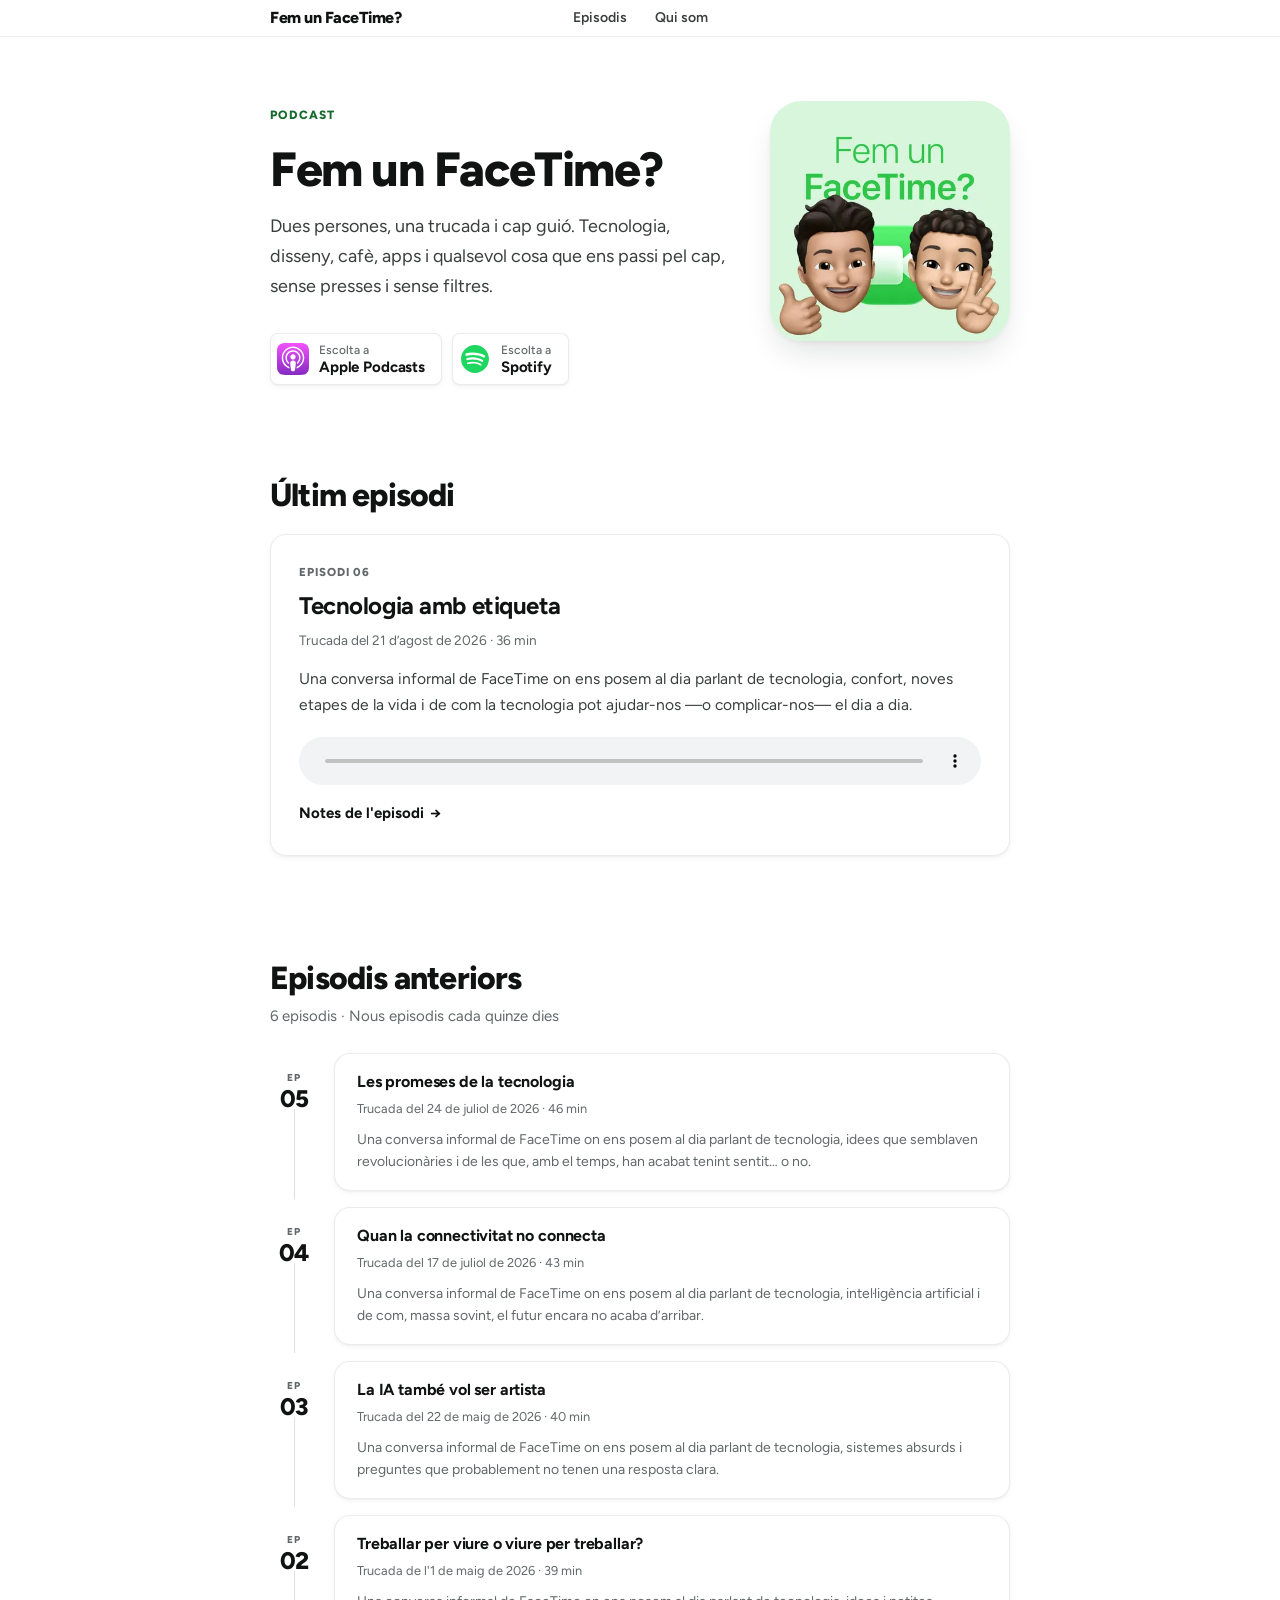
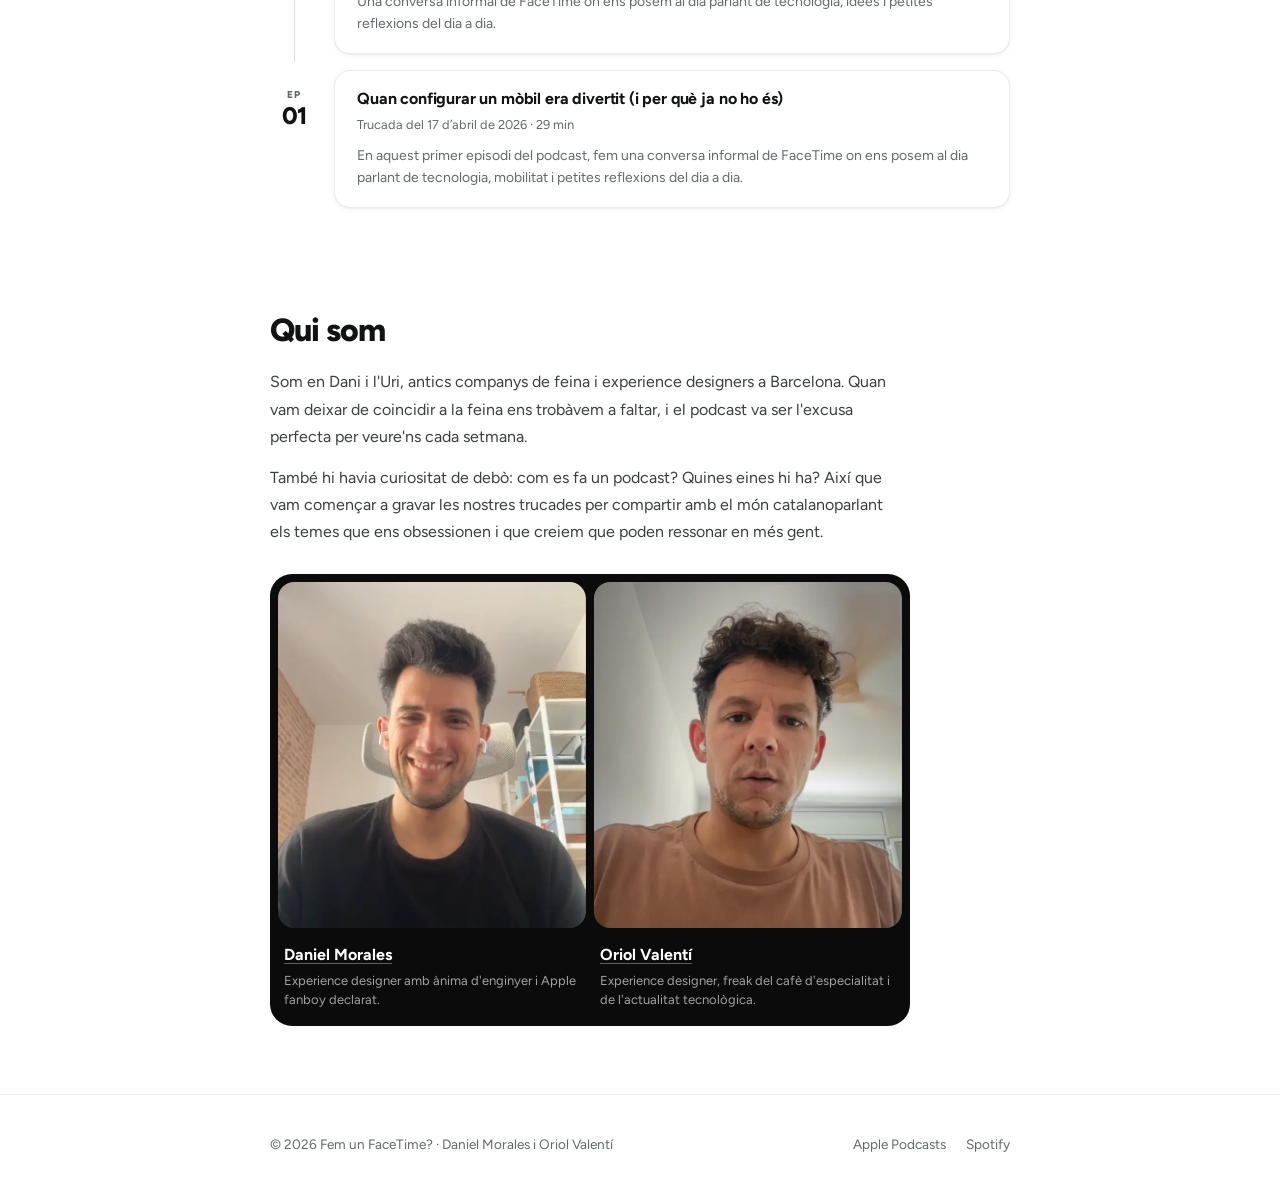
==== commit 15eca4f0: "Qui som com una trucada en pantalla partida Co-Authored-By: Claude Opus 5.5 <noreply@anthropic.com> " ====
--- a/index.html
+++ b/index.html
@@ -299,16 +299,18 @@
         <p>Som en Dani i l'Uri, antics companys de feina i experience designers a Barcelona. Quan vam deixar de coincidir a la feina ens trobàvem a faltar, i el podcast va ser l'excusa perfecta per veure'ns cada setmana.</p>
         <p>També hi havia curiositat de debò: com es fa un podcast? Quines eines hi ha? Així que vam començar a gravar les nostres trucades per compartir amb el món catalanoparlant els temes que ens obsessionen i que creiem que poden ressonar en més gent.</p>
       </div>
-      <div class="hosts">
-        <div class="host">
-          <div class="host__photo"><picture><source type="image/webp" srcset="host_daniel.webp"><img src="host_daniel.jpg" alt="Daniel Morales" width="192" height="192" loading="lazy" decoding="async"></picture></div>
-          <p class="host__name"><a href="https://www.linkedin.com/in/danimoralesfernandez/" target="_blank" rel="noopener noreferrer">Daniel Morales<span class="sr-only"> (LinkedIn, s'obre en una pestanya nova)</span></a></p>
-          <p class="host__role">Experience designer amb ànima d'enginyer i Apple fanboy declarat.</p>
-        </div>
-        <div class="host">
-          <div class="host__photo"><picture><source type="image/webp" srcset="host_oriol.webp"><img src="host_oriol.jpg" alt="Oriol Valentí" width="192" height="192" loading="lazy" decoding="async"></picture></div>
-          <p class="host__name"><a href="https://www.linkedin.com/in/oriolvalentisola/" target="_blank" rel="noopener noreferrer">Oriol Valentí<span class="sr-only"> (LinkedIn, s'obre en una pestanya nova)</span></a></p>
-          <p class="host__role">Experience designer, freak del cafè d'especialitat i de l'actualitat tecnològica.</p>
+      <div class="call">
+        <div class="call__screen">
+          <div class="call__side">
+            <div class="call__video"><picture><source type="image/webp" srcset="call_dani.webp"><img src="call_dani.jpg" alt="Daniel Morales en una trucada del podcast" width="640" height="719" loading="lazy" decoding="async"></picture></div>
+            <p class="host__name"><a href="https://www.linkedin.com/in/danimoralesfernandez/" target="_blank" rel="noopener noreferrer">Daniel Morales<span class="sr-only"> (LinkedIn, s'obre en una pestanya nova)</span></a></p>
+            <p class="host__role">Experience designer amb ànima d'enginyer i Apple fanboy declarat.</p>
+          </div>
+          <div class="call__side">
+            <div class="call__video"><picture><source type="image/webp" srcset="call_oriol.webp"><img src="call_oriol.jpg" alt="Oriol Valentí en una trucada del podcast" width="640" height="719" loading="lazy" decoding="async"></picture></div>
+            <p class="host__name"><a href="https://www.linkedin.com/in/oriolvalentisola/" target="_blank" rel="noopener noreferrer">Oriol Valentí<span class="sr-only"> (LinkedIn, s'obre en una pestanya nova)</span></a></p>
+            <p class="host__role">Experience designer, freak del cafè d'especialitat i de l'actualitat tecnològica.</p>
+          </div>
         </div>
       </div>
     </div>
--- a/style.css
+++ b/style.css
@@ -1616,3 +1616,24 @@
     width: 100%;
   }
 }
+
+/* ── Qui som: the two of us as a split-screen call ── */
+.call__screen {
+  display: grid; grid-template-columns: 1fr 1fr; gap: 8px;
+  padding: 8px; background: #0b0b0b; border-radius: 22px;
+  max-width: 640px;
+}
+.call__side { display: flex; flex-direction: column; min-width: 0; }
+.call__video { border-radius: 16px; overflow: hidden; background: #1a1a1a; aspect-ratio: 640 / 719; }
+.call__video img { width: 100%; height: 100%; object-fit: cover; display: block; }
+.call .host__name { margin: .875rem .375rem 0; color: #fff; font-weight: 700; }
+.call .host__name a { color: inherit; text-decoration-color: rgba(255,255,255,.35); }
+.call .host__name a:hover { color: #fff; text-decoration-color: currentColor; }
+.call .host__role { margin: .25rem .375rem .5rem; color: rgba(255,255,255,.62); font-size: .8125rem; line-height: 1.45; }
+@media (max-width: 480px) {
+  .call__screen { gap: 6px; padding: 6px; border-radius: 18px; }
+  .call__video { border-radius: 12px; }
+  .call .host__name { font-size: .875rem; margin-top: .625rem; }
+  .call .host__role { font-size: .75rem; }
+}
+.call .host__name, .call .host__role { align-self: flex-start; text-align: left; }
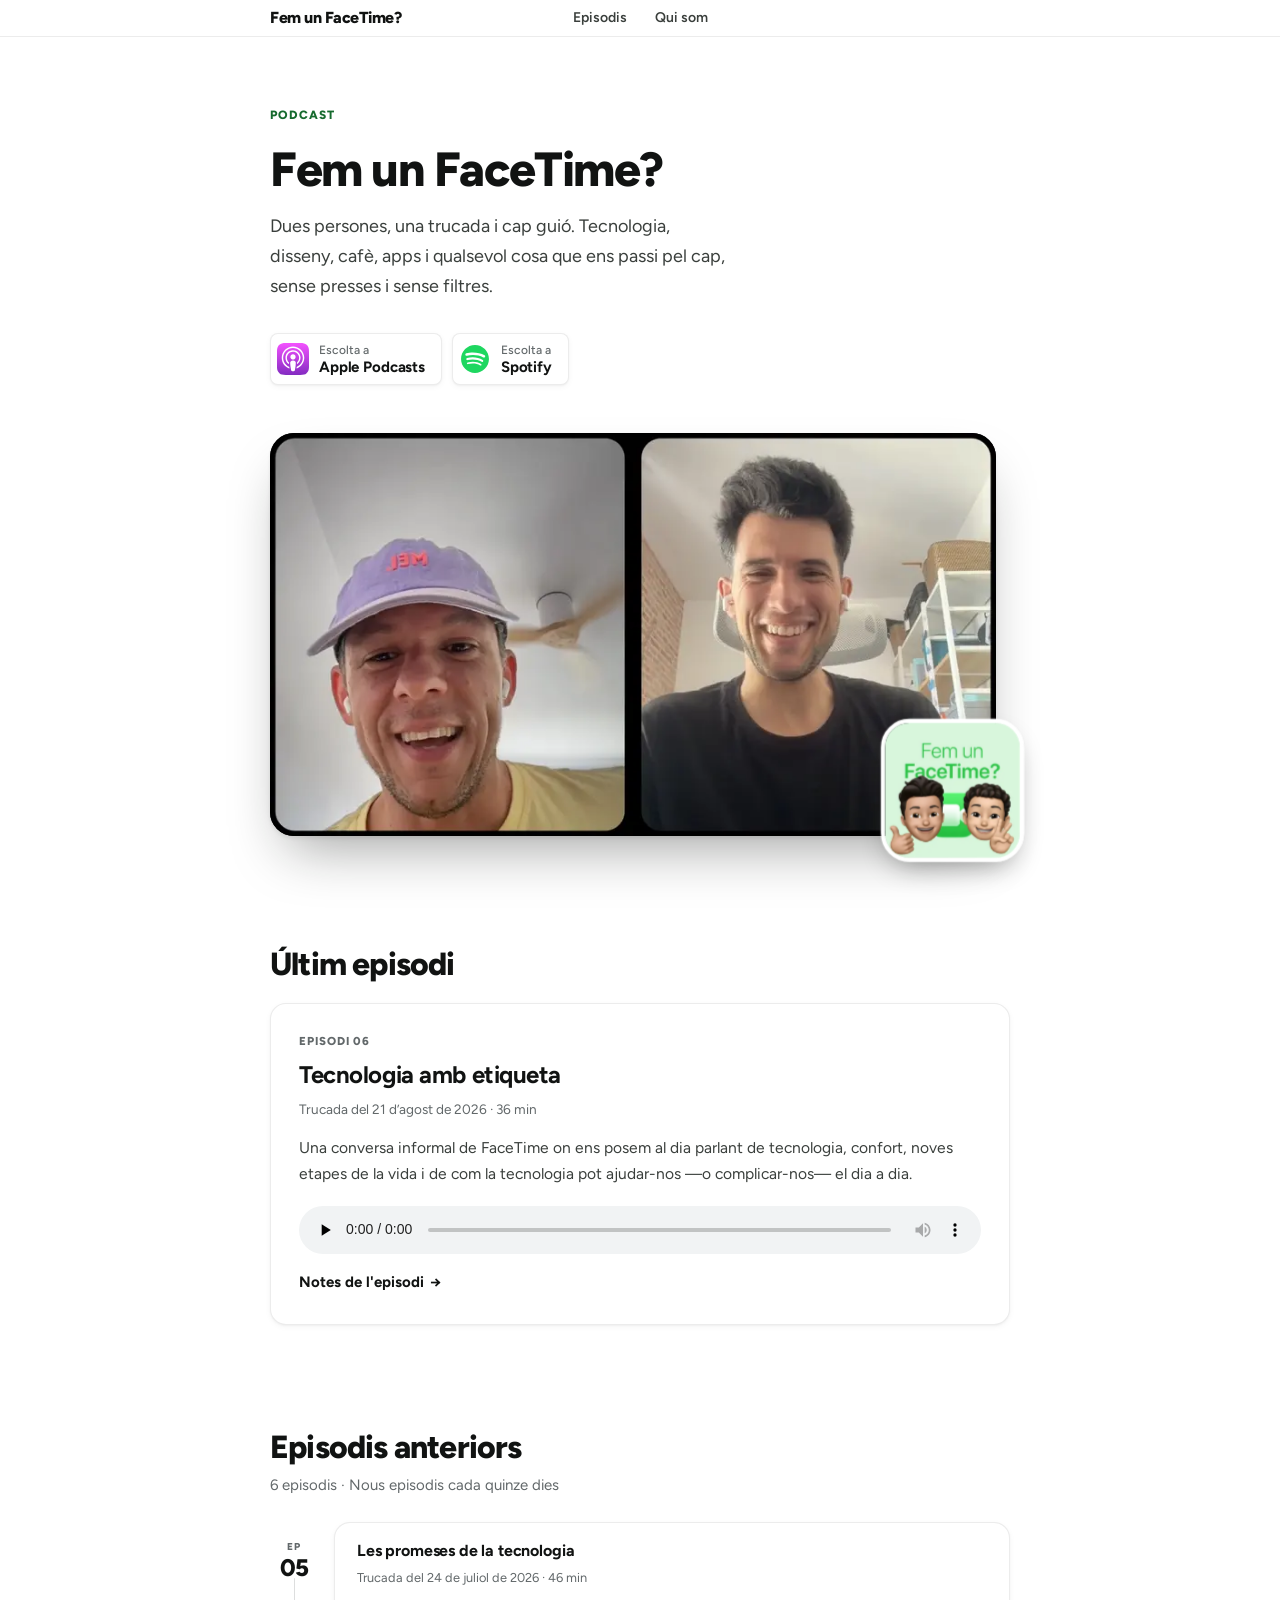
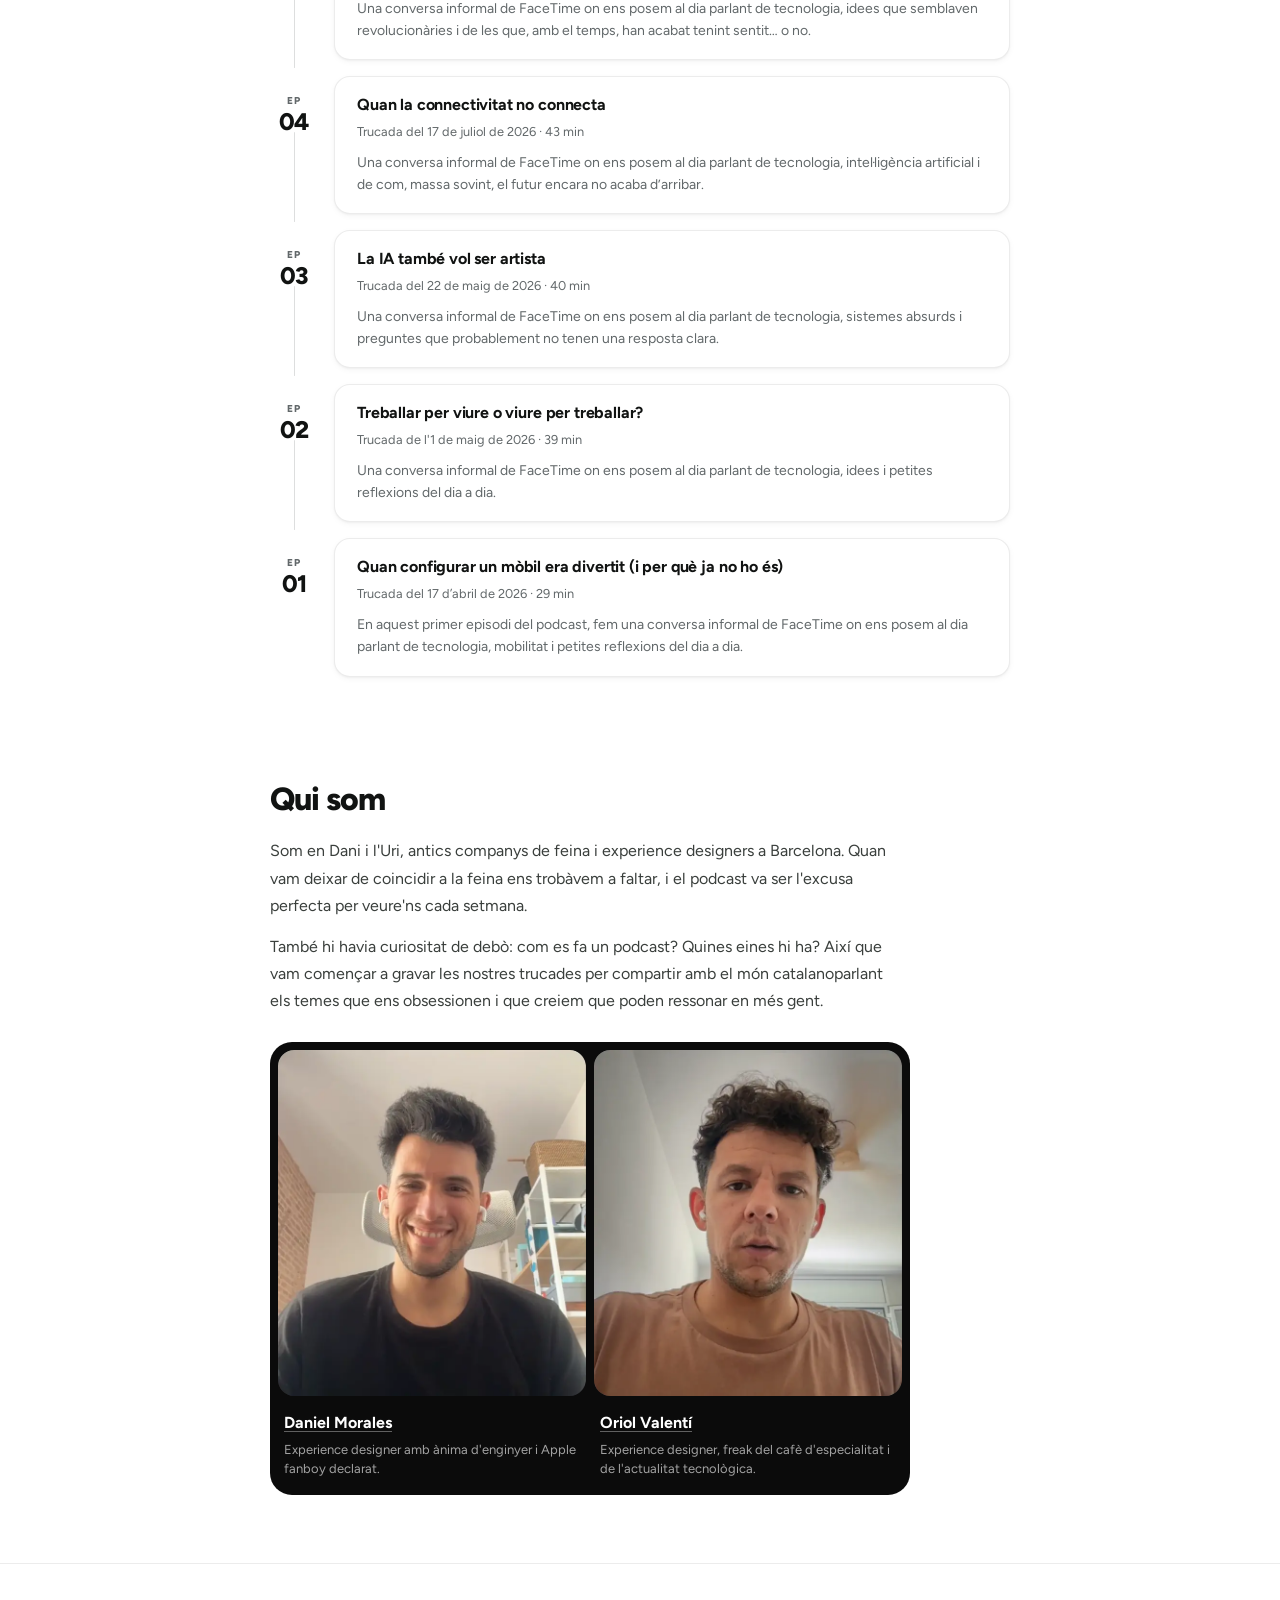
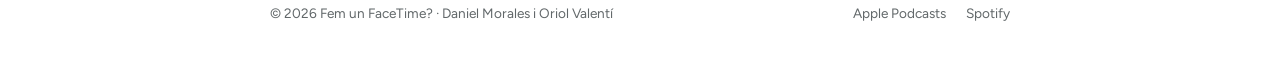
==== commit f42340e6: "Hero com a trucada en pantalla partida amb efecte 3D en passar el ratolí Co-Authored-By: Claude Opus" ====
--- a/index.html
+++ b/index.html
@@ -30,7 +30,7 @@
   <link rel="preconnect" href="https://fonts.gstatic.com" crossorigin>
   <link rel="stylesheet" href="https://fonts.googleapis.com/css2?family=Figtree:wght@400;500;600;700;800&display=swap" media="print" onload="this.media='all'">
   <noscript><link rel="stylesheet" href="https://fonts.googleapis.com/css2?family=Figtree:wght@400;500;600;700;800&display=swap"></noscript>
-  <link rel="preload" as="image" href="Show_cover.webp" type="image/webp" fetchpriority="high">
+  <link rel="preload" as="image" type="image/webp" imagesrcset="hero_call_800.webp 800w, hero_call_1600.webp 1600w" imagesizes="(max-width: 820px) calc(100vw - 2rem), 740px" fetchpriority="high">
   <meta property="og:image" content="https://femunfacetime.com/og-image.jpg?v=2">
   <meta property="og:image:width" content="2400">
   <meta property="og:image:height" content="1260">
@@ -197,11 +197,17 @@
           </div>
         </div>
         <div class="hero__cover">
-          <div class="hero__cover-wrap">
-            <picture>
-              <source type="image/webp" srcset="Show_cover.webp 420w, Show_cover_840.webp 840w" sizes="(max-width: 640px) 46vw, 210px">
-              <img src="Show_cover_420.jpg" srcset="Show_cover_420.jpg 420w, Show_cover_840.jpg 840w" sizes="(max-width: 640px) 46vw, 210px" alt="Portada del podcast Fem un FaceTime?" width="420" height="420" loading="eager" fetchpriority="high" decoding="async">
-            </picture>
+          <div class="tilt" data-tilt>
+            <div class="tilt__card">
+              <div class="tilt__screen">
+                <picture>
+                  <source type="image/webp" srcset="hero_call_800.webp 800w, hero_call_1600.webp 1600w" sizes="(max-width: 820px) calc(100vw - 2rem), 740px">
+                  <img src="hero_call_800.jpg" srcset="hero_call_800.jpg 800w, hero_call_1600.jpg 1600w" sizes="(max-width: 820px) calc(100vw - 2rem), 740px" alt="En Dani i l'Uri rient en una trucada de FaceTime, amb la pantalla partida" width="800" height="444" loading="eager" fetchpriority="high" decoding="async">
+                </picture>
+                <span class="tilt__glare" aria-hidden="true"></span>
+              </div>
+              <div class="tilt__pip"><picture><source type="image/webp" srcset="Show_cover.webp"><img src="Show_cover_420.jpg" alt="" width="420" height="420" decoding="async"></picture></div>
+            </div>
           </div>
         </div>
       </div>
--- a/style.css
+++ b/style.css
@@ -1637,3 +1637,42 @@
   .call .host__role { font-size: .75rem; }
 }
 .call .host__name, .call .host__role { align-self: flex-start; text-align: left; }
+
+/* ── Hero: the call, full width, with a 3D hover tilt ── */
+.hero__inner { display: grid; grid-template-columns: 1fr; gap: clamp(2rem, 5vw, 3rem); align-items: start; }
+.hero__title { white-space: normal; }
+.hero__cover { order: 0; display: block; }
+@media (max-width: 640px) { .hero__cover { order: -1; } }
+
+.tilt { perspective: 1100px; padding-right: 14px; padding-bottom: 18px; }
+.tilt__card {
+  position: relative; transform-style: preserve-3d;
+  transform: rotateX(var(--rx, 0deg)) rotateY(var(--ry, 0deg));
+  transition: transform .6s cubic-bezier(.2,.8,.2,1);
+  will-change: transform;
+}
+.tilt.is-active .tilt__card { transition: transform .1s linear; }
+.tilt__screen {
+  position: relative; border-radius: 24px; overflow: hidden; background: #000;
+  box-shadow: 0 2px 4px rgba(17,19,18,.08), 0 28px 56px -18px rgba(17,19,18,.4);
+}
+.tilt__screen img { display: block; width: 100%; height: auto; }
+.tilt__glare {
+  position: absolute; inset: 0; pointer-events: none; opacity: 0;
+  background: radial-gradient(circle at var(--gx, 50%) var(--gy, 50%), rgba(255,255,255,.22), transparent 55%);
+  transition: opacity .4s ease;
+}
+.tilt.is-active .tilt__glare { opacity: 1; }
+.tilt__pip {
+  position: absolute; right: -14px; bottom: -18px; width: 19%; min-width: 72px;
+  border-radius: 20%; overflow: hidden; border: 4px solid var(--surface);
+  box-shadow: 0 12px 28px -10px rgba(17,19,18,.45);
+  transform: translateZ(40px);
+}
+.tilt__pip img { display: block; width: 100%; height: auto; }
+@media (max-width: 640px) {
+  .tilt { padding-right: 8px; padding-bottom: 12px; }
+  .tilt__screen { border-radius: 16px; }
+  .tilt__pip { right: -8px; bottom: -12px; border-width: 3px; width: 22%; }
+}
+@media (prefers-reduced-motion: reduce) { .tilt__card { transition: none; } }
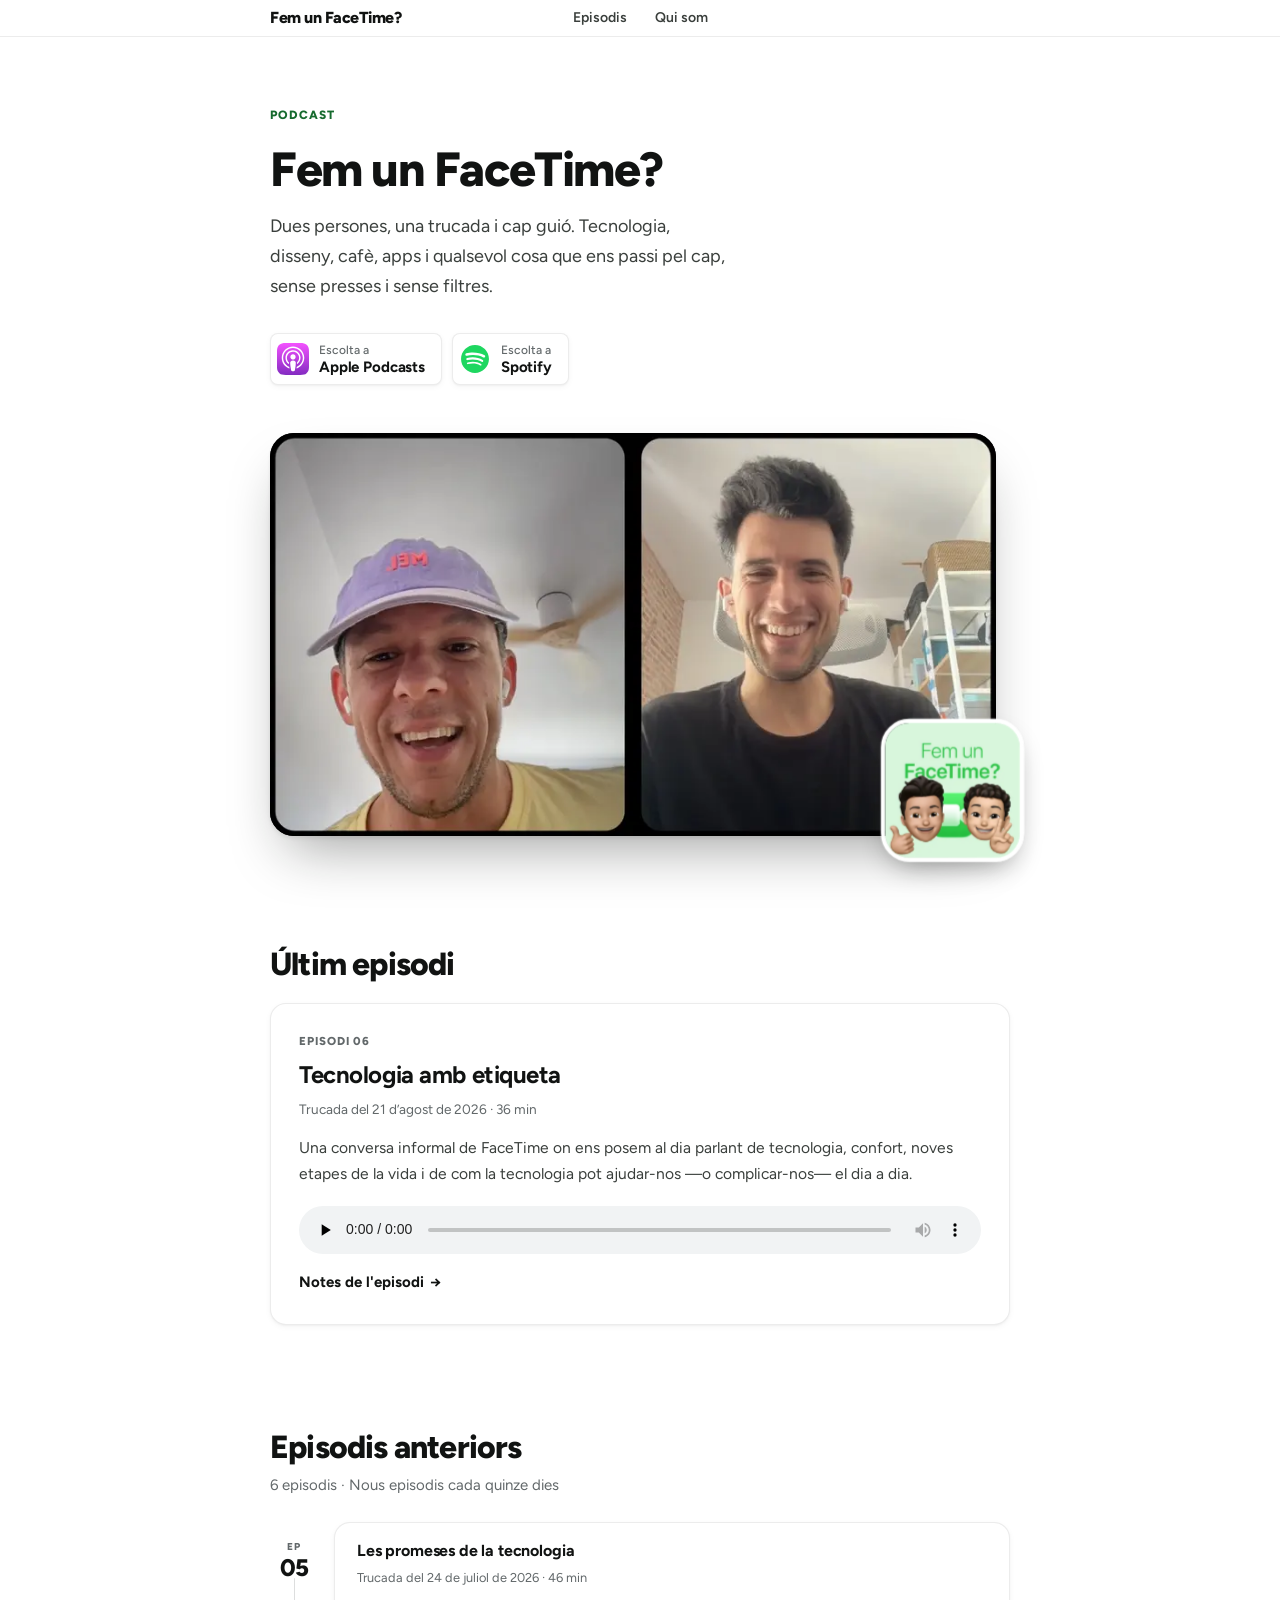
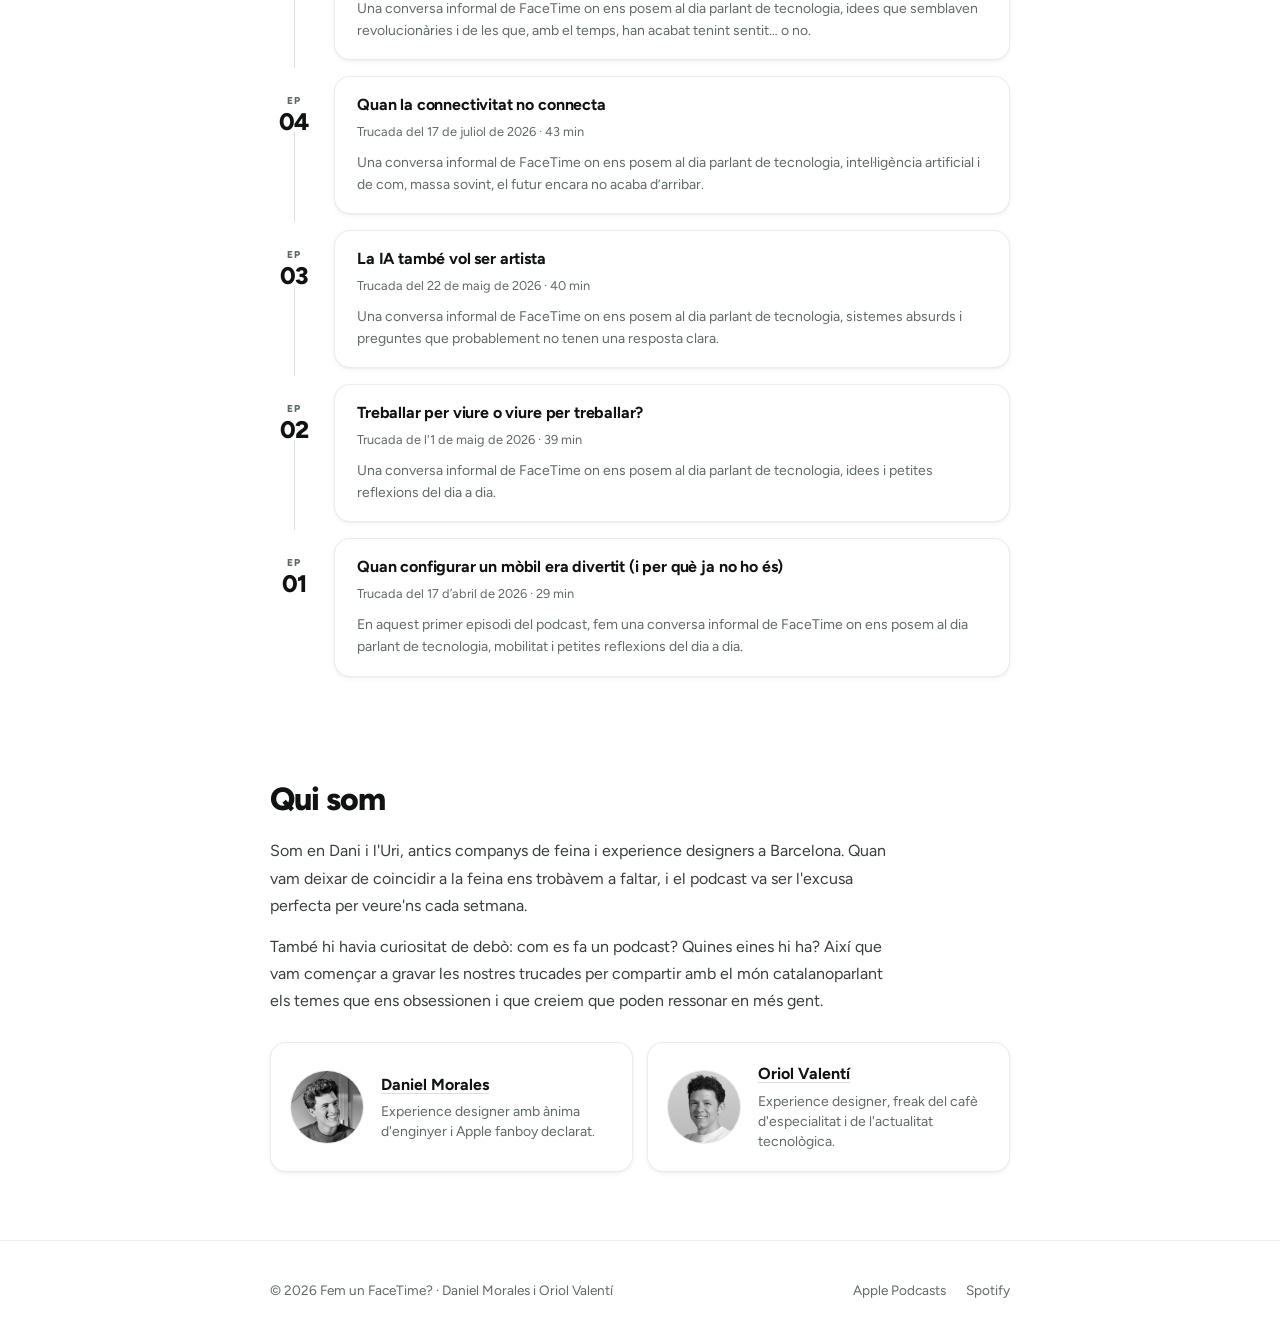
==== commit 55dfd764: "Qui som torna a les targetes de presentador amb foto Co-Authored-By: Claude Opus 5.5 <noreply@anthro" ====
--- a/index.html
+++ b/index.html
@@ -305,18 +305,16 @@
         <p>Som en Dani i l'Uri, antics companys de feina i experience designers a Barcelona. Quan vam deixar de coincidir a la feina ens trobàvem a faltar, i el podcast va ser l'excusa perfecta per veure'ns cada setmana.</p>
         <p>També hi havia curiositat de debò: com es fa un podcast? Quines eines hi ha? Així que vam començar a gravar les nostres trucades per compartir amb el món catalanoparlant els temes que ens obsessionen i que creiem que poden ressonar en més gent.</p>
       </div>
-      <div class="call">
-        <div class="call__screen">
-          <div class="call__side">
-            <div class="call__video"><picture><source type="image/webp" srcset="call_dani.webp"><img src="call_dani.jpg" alt="Daniel Morales en una trucada del podcast" width="640" height="719" loading="lazy" decoding="async"></picture></div>
-            <p class="host__name"><a href="https://www.linkedin.com/in/danimoralesfernandez/" target="_blank" rel="noopener noreferrer">Daniel Morales<span class="sr-only"> (LinkedIn, s'obre en una pestanya nova)</span></a></p>
-            <p class="host__role">Experience designer amb ànima d'enginyer i Apple fanboy declarat.</p>
-          </div>
-          <div class="call__side">
-            <div class="call__video"><picture><source type="image/webp" srcset="call_oriol.webp"><img src="call_oriol.jpg" alt="Oriol Valentí en una trucada del podcast" width="640" height="719" loading="lazy" decoding="async"></picture></div>
-            <p class="host__name"><a href="https://www.linkedin.com/in/oriolvalentisola/" target="_blank" rel="noopener noreferrer">Oriol Valentí<span class="sr-only"> (LinkedIn, s'obre en una pestanya nova)</span></a></p>
-            <p class="host__role">Experience designer, freak del cafè d'especialitat i de l'actualitat tecnològica.</p>
-          </div>
+      <div class="hosts">
+        <div class="host">
+          <div class="host__photo"><picture><source type="image/webp" srcset="host_daniel.webp"><img src="host_daniel.jpg" alt="Daniel Morales" width="192" height="192" loading="lazy" decoding="async"></picture></div>
+          <p class="host__name"><a href="https://www.linkedin.com/in/danimoralesfernandez/" target="_blank" rel="noopener noreferrer">Daniel Morales<span class="sr-only"> (LinkedIn, s'obre en una pestanya nova)</span></a></p>
+          <p class="host__role">Experience designer amb ànima d'enginyer i Apple fanboy declarat.</p>
+        </div>
+        <div class="host">
+          <div class="host__photo"><picture><source type="image/webp" srcset="host_oriol.webp"><img src="host_oriol.jpg" alt="Oriol Valentí" width="192" height="192" loading="lazy" decoding="async"></picture></div>
+          <p class="host__name"><a href="https://www.linkedin.com/in/oriolvalentisola/" target="_blank" rel="noopener noreferrer">Oriol Valentí<span class="sr-only"> (LinkedIn, s'obre en una pestanya nova)</span></a></p>
+          <p class="host__role">Experience designer, freak del cafè d'especialitat i de l'actualitat tecnològica.</p>
         </div>
       </div>
     </div>
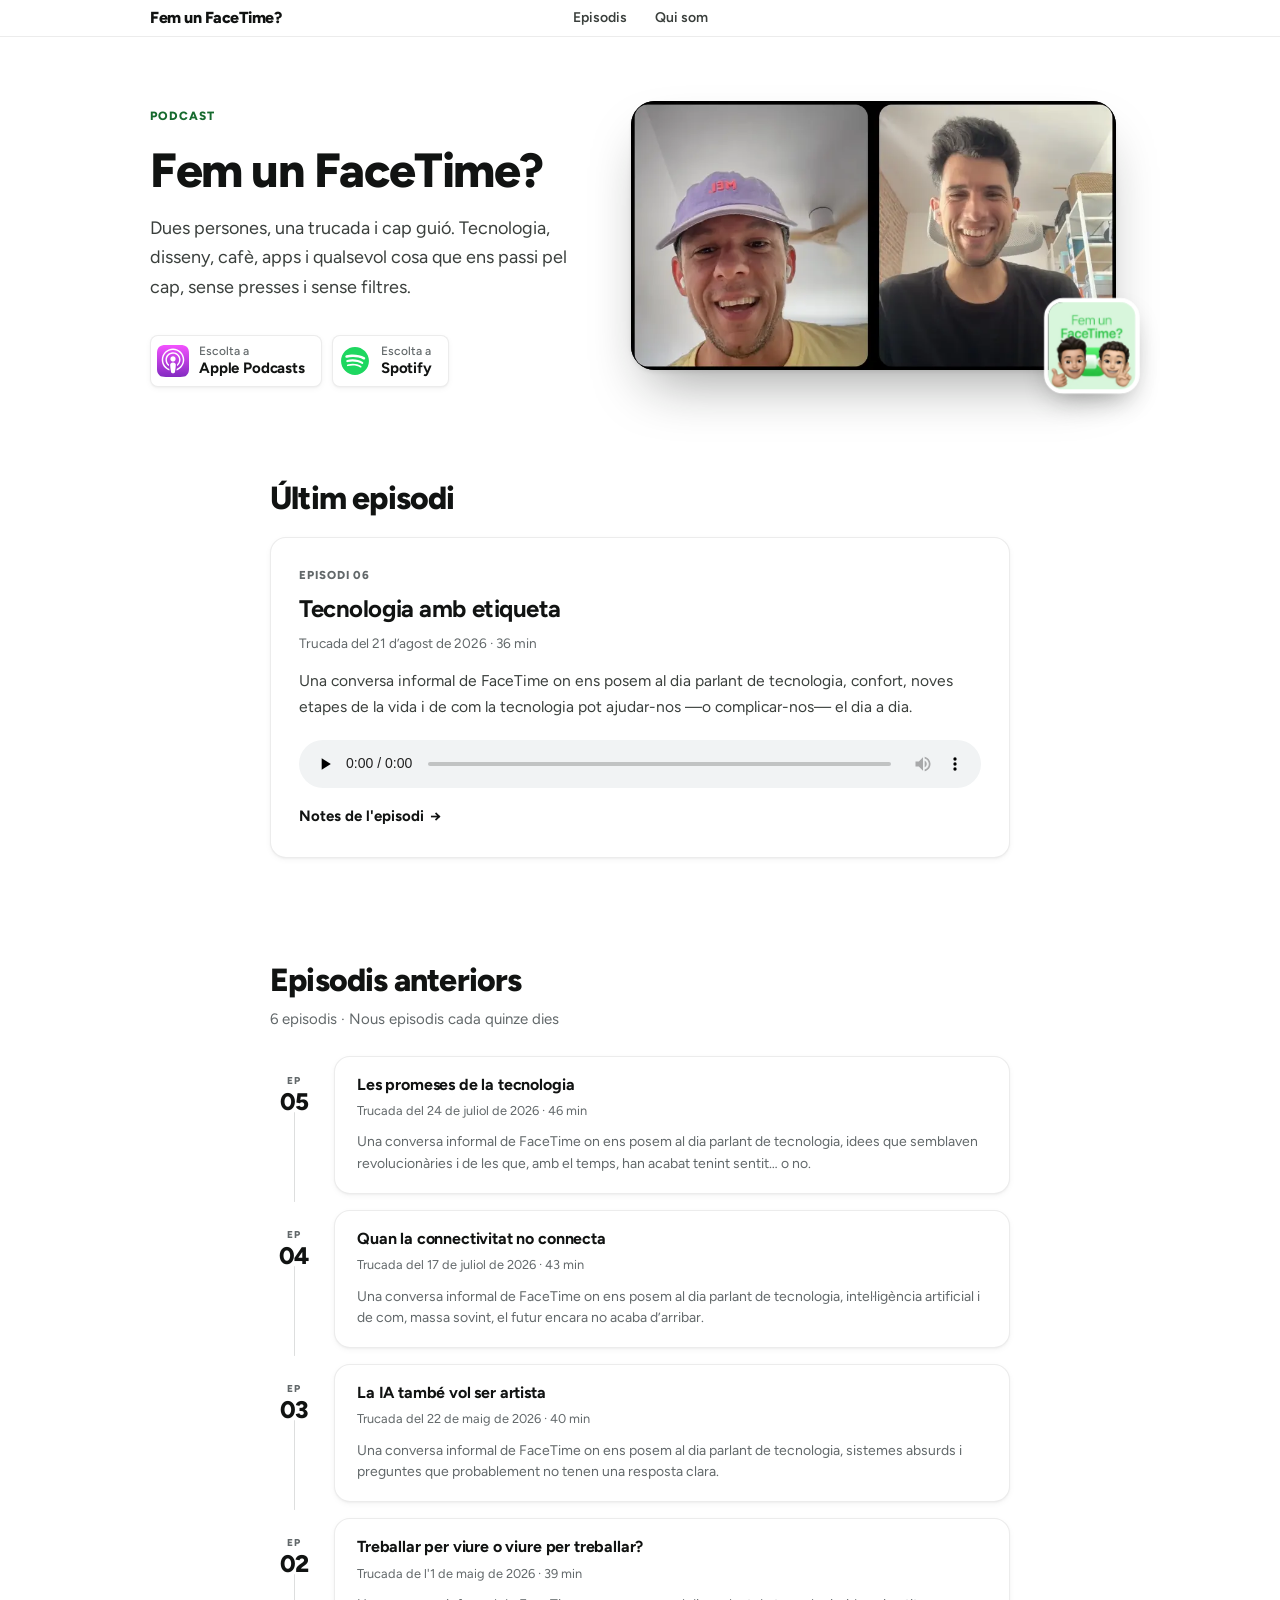
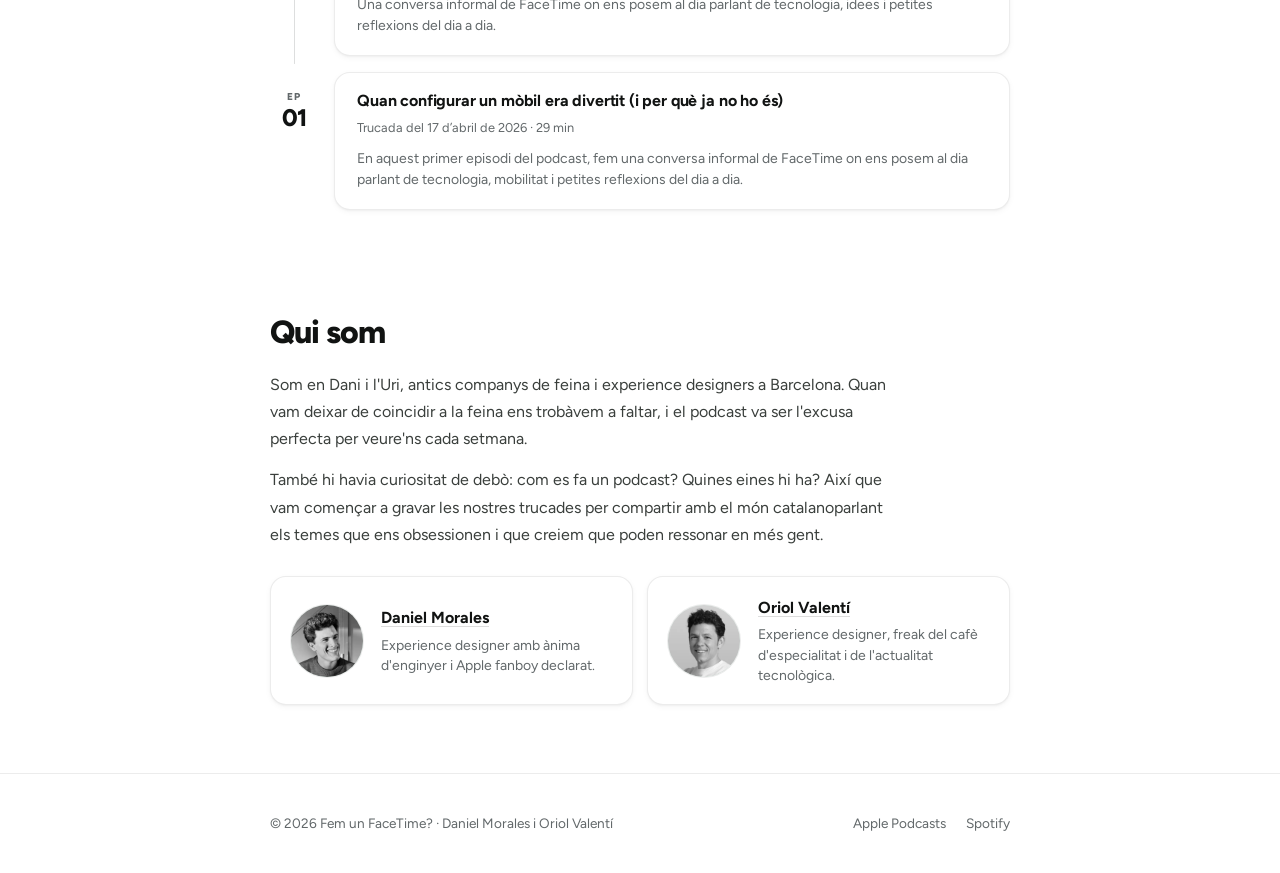
==== commit 9716f046: "Hero més ample: text i trucada un al costat de l'altre en pantalles grans Co-Authored-By: Claude Opu" ====
--- a/index.html
+++ b/index.html
@@ -30,7 +30,7 @@
   <link rel="preconnect" href="https://fonts.gstatic.com" crossorigin>
   <link rel="stylesheet" href="https://fonts.googleapis.com/css2?family=Figtree:wght@400;500;600;700;800&display=swap" media="print" onload="this.media='all'">
   <noscript><link rel="stylesheet" href="https://fonts.googleapis.com/css2?family=Figtree:wght@400;500;600;700;800&display=swap"></noscript>
-  <link rel="preload" as="image" type="image/webp" imagesrcset="hero_call_800.webp 800w, hero_call_1600.webp 1600w" imagesizes="(max-width: 820px) calc(100vw - 2rem), 740px" fetchpriority="high">
+  <link rel="preload" as="image" type="image/webp" imagesrcset="hero_call_800.webp 800w, hero_call_1600.webp 1600w" imagesizes="(max-width: 1023px) calc(100vw - 2rem), 520px" fetchpriority="high">
   <meta property="og:image" content="https://femunfacetime.com/og-image.jpg?v=2">
   <meta property="og:image:width" content="2400">
   <meta property="og:image:height" content="1260">
@@ -201,8 +201,8 @@
             <div class="tilt__card">
               <div class="tilt__screen">
                 <picture>
-                  <source type="image/webp" srcset="hero_call_800.webp 800w, hero_call_1600.webp 1600w" sizes="(max-width: 820px) calc(100vw - 2rem), 740px">
-                  <img src="hero_call_800.jpg" srcset="hero_call_800.jpg 800w, hero_call_1600.jpg 1600w" sizes="(max-width: 820px) calc(100vw - 2rem), 740px" alt="En Dani i l'Uri rient en una trucada de FaceTime, amb la pantalla partida" width="800" height="444" loading="eager" fetchpriority="high" decoding="async">
+                  <source type="image/webp" srcset="hero_call_800.webp 800w, hero_call_1600.webp 1600w" sizes="(max-width: 1023px) calc(100vw - 2rem), 520px">
+                  <img src="hero_call_800.jpg" srcset="hero_call_800.jpg 800w, hero_call_1600.jpg 1600w" sizes="(max-width: 1023px) calc(100vw - 2rem), 520px" alt="En Dani i l'Uri rient en una trucada de FaceTime, amb la pantalla partida" width="800" height="444" loading="eager" fetchpriority="high" decoding="async">
                 </picture>
                 <span class="tilt__glare" aria-hidden="true"></span>
               </div>
--- a/style.css
+++ b/style.css
@@ -1676,3 +1676,15 @@
   .tilt__pip { right: -8px; bottom: -12px; border-width: 3px; width: 22%; }
 }
 @media (prefers-reduced-motion: reduce) { .tilt__card { transition: none; } }
+
+/* ── Wide hero: text and call side by side on large screens ── */
+@media (min-width: 1024px) {
+  .hero > .container, .nav > .container { max-width: calc(980px + 2 * var(--gap)); }
+  .hero__inner {
+    grid-template-columns: minmax(0, 430px) minmax(0, 1fr);
+    gap: clamp(2.5rem, 4vw, 4rem);
+    align-items: center;
+  }
+  .hero__title { white-space: nowrap; }
+  .hero__cover { order: 0; }
+}
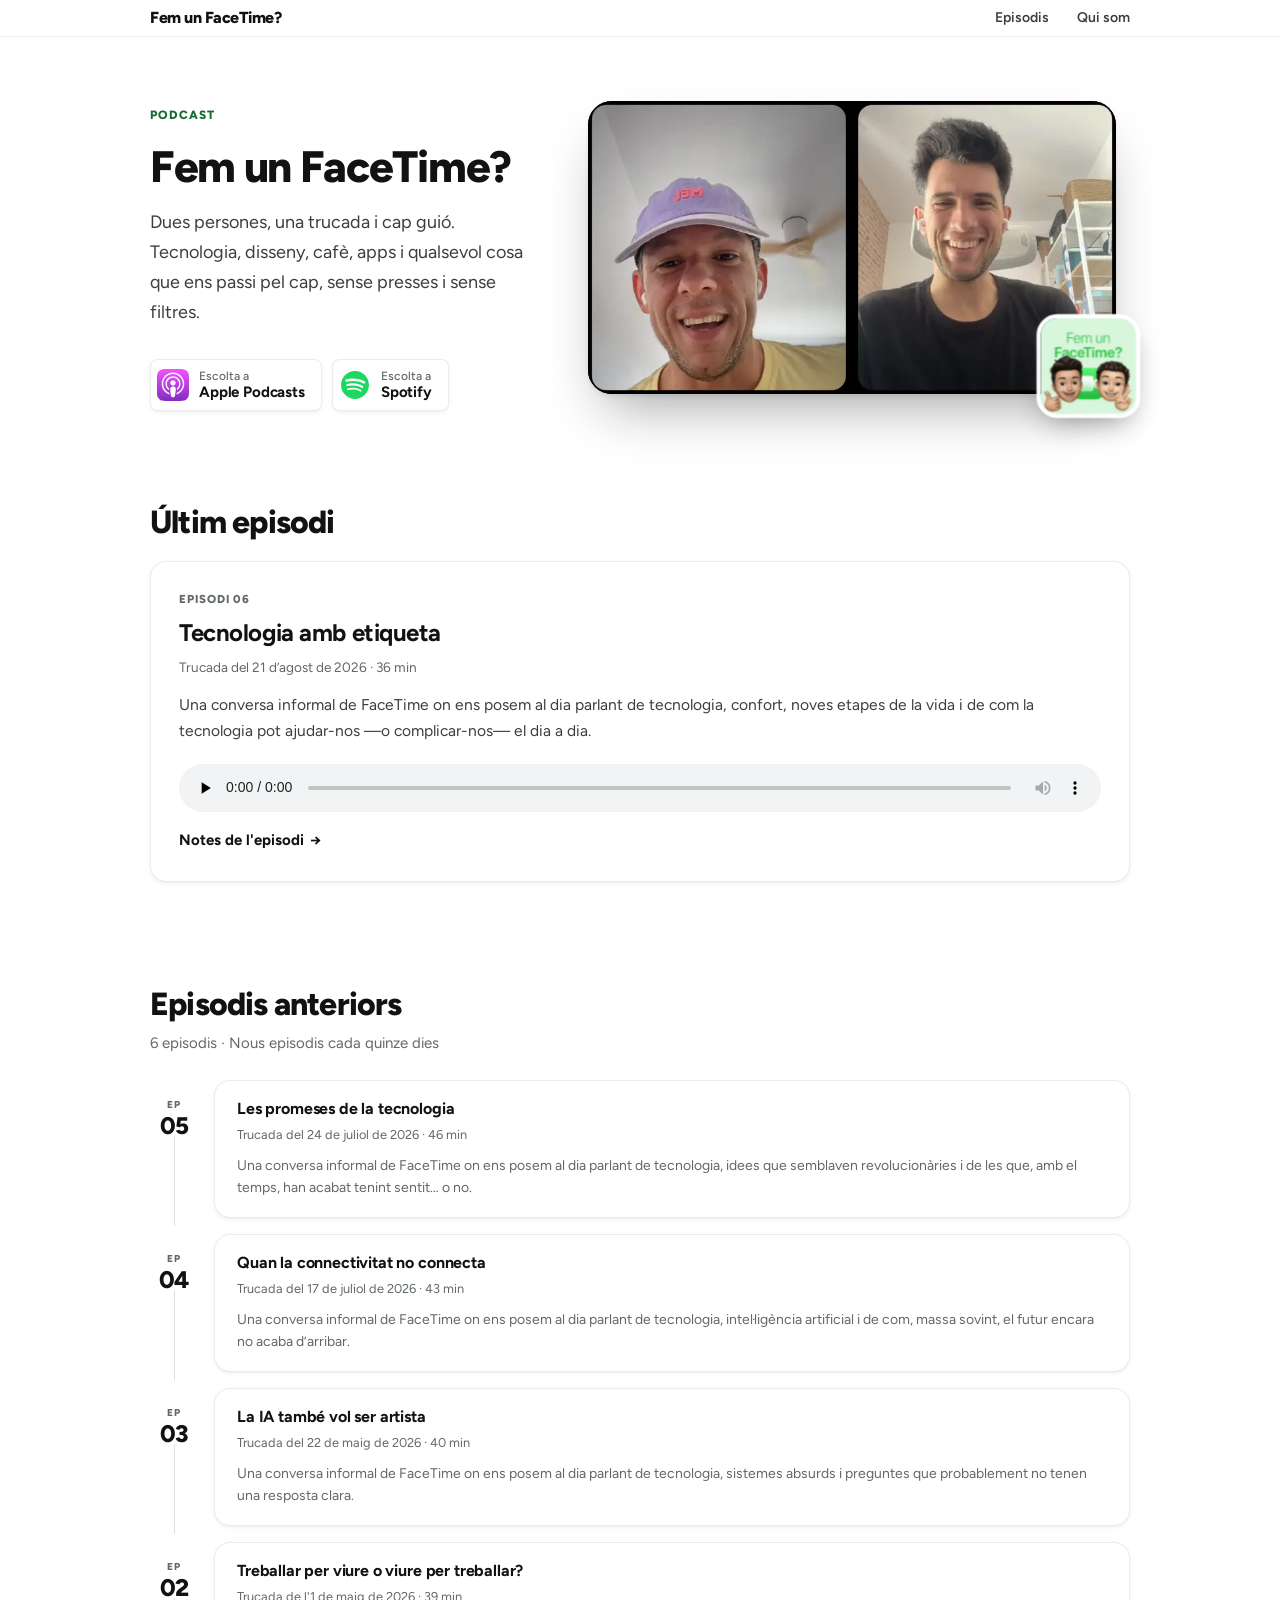
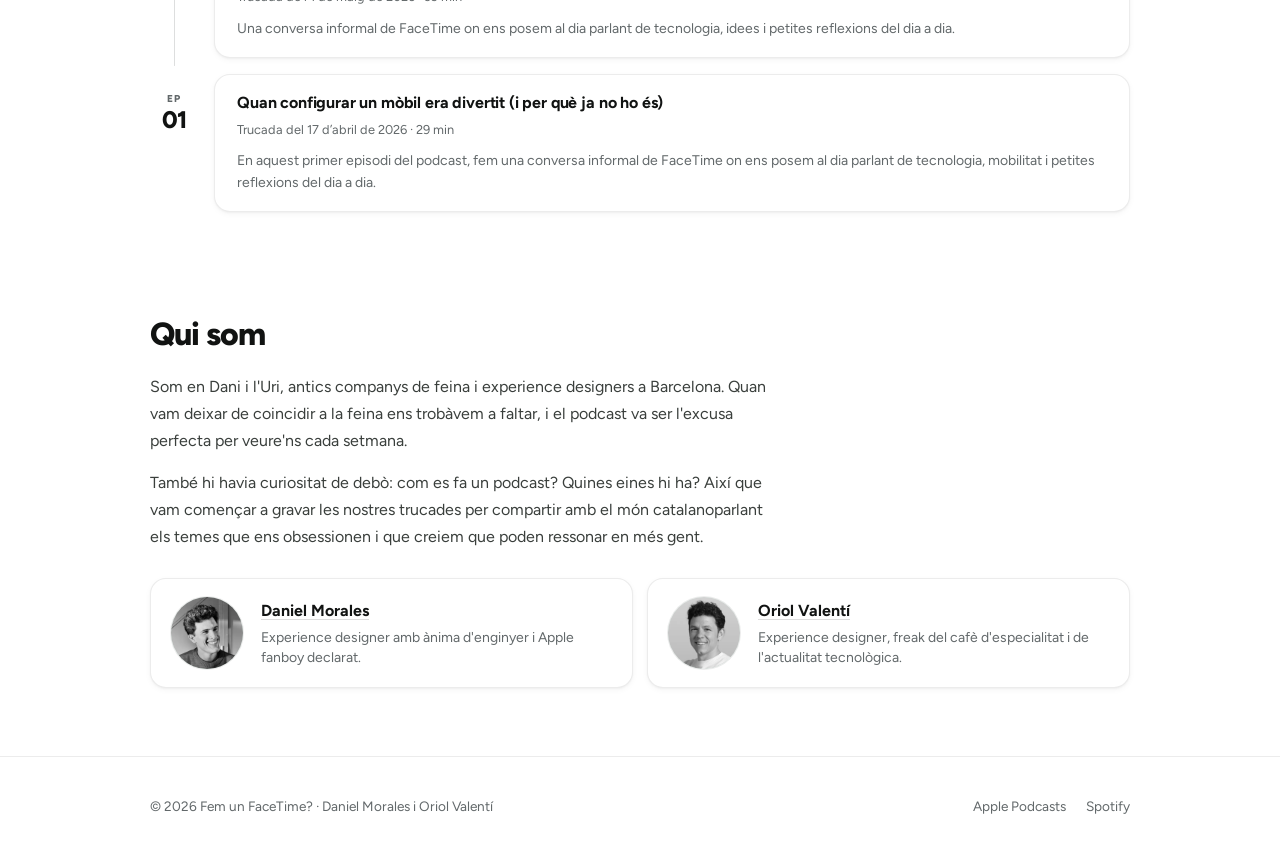
==== commit 4a9613ab: "Hero asimètric 40/60: la trucada guanya protagonisme Co-Authored-By: Claude Opus 5.5 <noreply@anthro" ====
--- a/index.html
+++ b/index.html
@@ -30,7 +30,7 @@
   <link rel="preconnect" href="https://fonts.gstatic.com" crossorigin>
   <link rel="stylesheet" href="https://fonts.googleapis.com/css2?family=Figtree:wght@400;500;600;700;800&display=swap" media="print" onload="this.media='all'">
   <noscript><link rel="stylesheet" href="https://fonts.googleapis.com/css2?family=Figtree:wght@400;500;600;700;800&display=swap"></noscript>
-  <link rel="preload" as="image" type="image/webp" imagesrcset="hero_call_800.webp 800w, hero_call_1600.webp 1600w" imagesizes="(max-width: 1023px) calc(100vw - 2rem), 520px" fetchpriority="high">
+  <link rel="preload" as="image" type="image/webp" imagesrcset="hero_call_800.webp 800w, hero_call_1600.webp 1600w" imagesizes="(max-width: 1023px) calc(100vw - 2rem), 540px" fetchpriority="high">
   <meta property="og:image" content="https://femunfacetime.com/og-image.jpg?v=2">
   <meta property="og:image:width" content="2400">
   <meta property="og:image:height" content="1260">
@@ -201,8 +201,8 @@
             <div class="tilt__card">
               <div class="tilt__screen">
                 <picture>
-                  <source type="image/webp" srcset="hero_call_800.webp 800w, hero_call_1600.webp 1600w" sizes="(max-width: 1023px) calc(100vw - 2rem), 520px">
-                  <img src="hero_call_800.jpg" srcset="hero_call_800.jpg 800w, hero_call_1600.jpg 1600w" sizes="(max-width: 1023px) calc(100vw - 2rem), 520px" alt="En Dani i l'Uri rient en una trucada de FaceTime, amb la pantalla partida" width="800" height="444" loading="eager" fetchpriority="high" decoding="async">
+                  <source type="image/webp" srcset="hero_call_800.webp 800w, hero_call_1600.webp 1600w" sizes="(max-width: 1023px) calc(100vw - 2rem), 540px">
+                  <img src="hero_call_800.jpg" srcset="hero_call_800.jpg 800w, hero_call_1600.jpg 1600w" sizes="(max-width: 1023px) calc(100vw - 2rem), 540px" alt="En Dani i l'Uri rient en una trucada de FaceTime, amb la pantalla partida" width="800" height="444" loading="eager" fetchpriority="high" decoding="async">
                 </picture>
                 <span class="tilt__glare" aria-hidden="true"></span>
               </div>
--- a/style.css
+++ b/style.css
@@ -134,7 +134,9 @@
   justify-self: start;
 }
 .nav__inner > nav {
-  justify-self: center;
+  grid-column: 3;
+  justify-self: end;
+  margin-right: -0.875rem; /* text del darrer enllaç alineat amb el marge */
 }
 .nav__hamburger {
   justify-self: end;
@@ -1679,12 +1681,12 @@
 
 /* ── Wide hero: text and call side by side on large screens ── */
 @media (min-width: 1024px) {
-  .hero > .container, .nav > .container { max-width: calc(980px + 2 * var(--gap)); }
+  :root { --max-w: calc(980px + 2 * var(--gap)); }
   .hero__inner {
-    grid-template-columns: minmax(0, 430px) minmax(0, 1fr);
+    grid-template-columns: minmax(0, 5fr) minmax(0, 7fr);
     gap: clamp(2.5rem, 4vw, 4rem);
     align-items: center;
   }
-  .hero__title { white-space: nowrap; }
+  .hero__title { white-space: nowrap; font-size: clamp(2.25rem, 4.1vw, 2.75rem); }
   .hero__cover { order: 0; }
 }
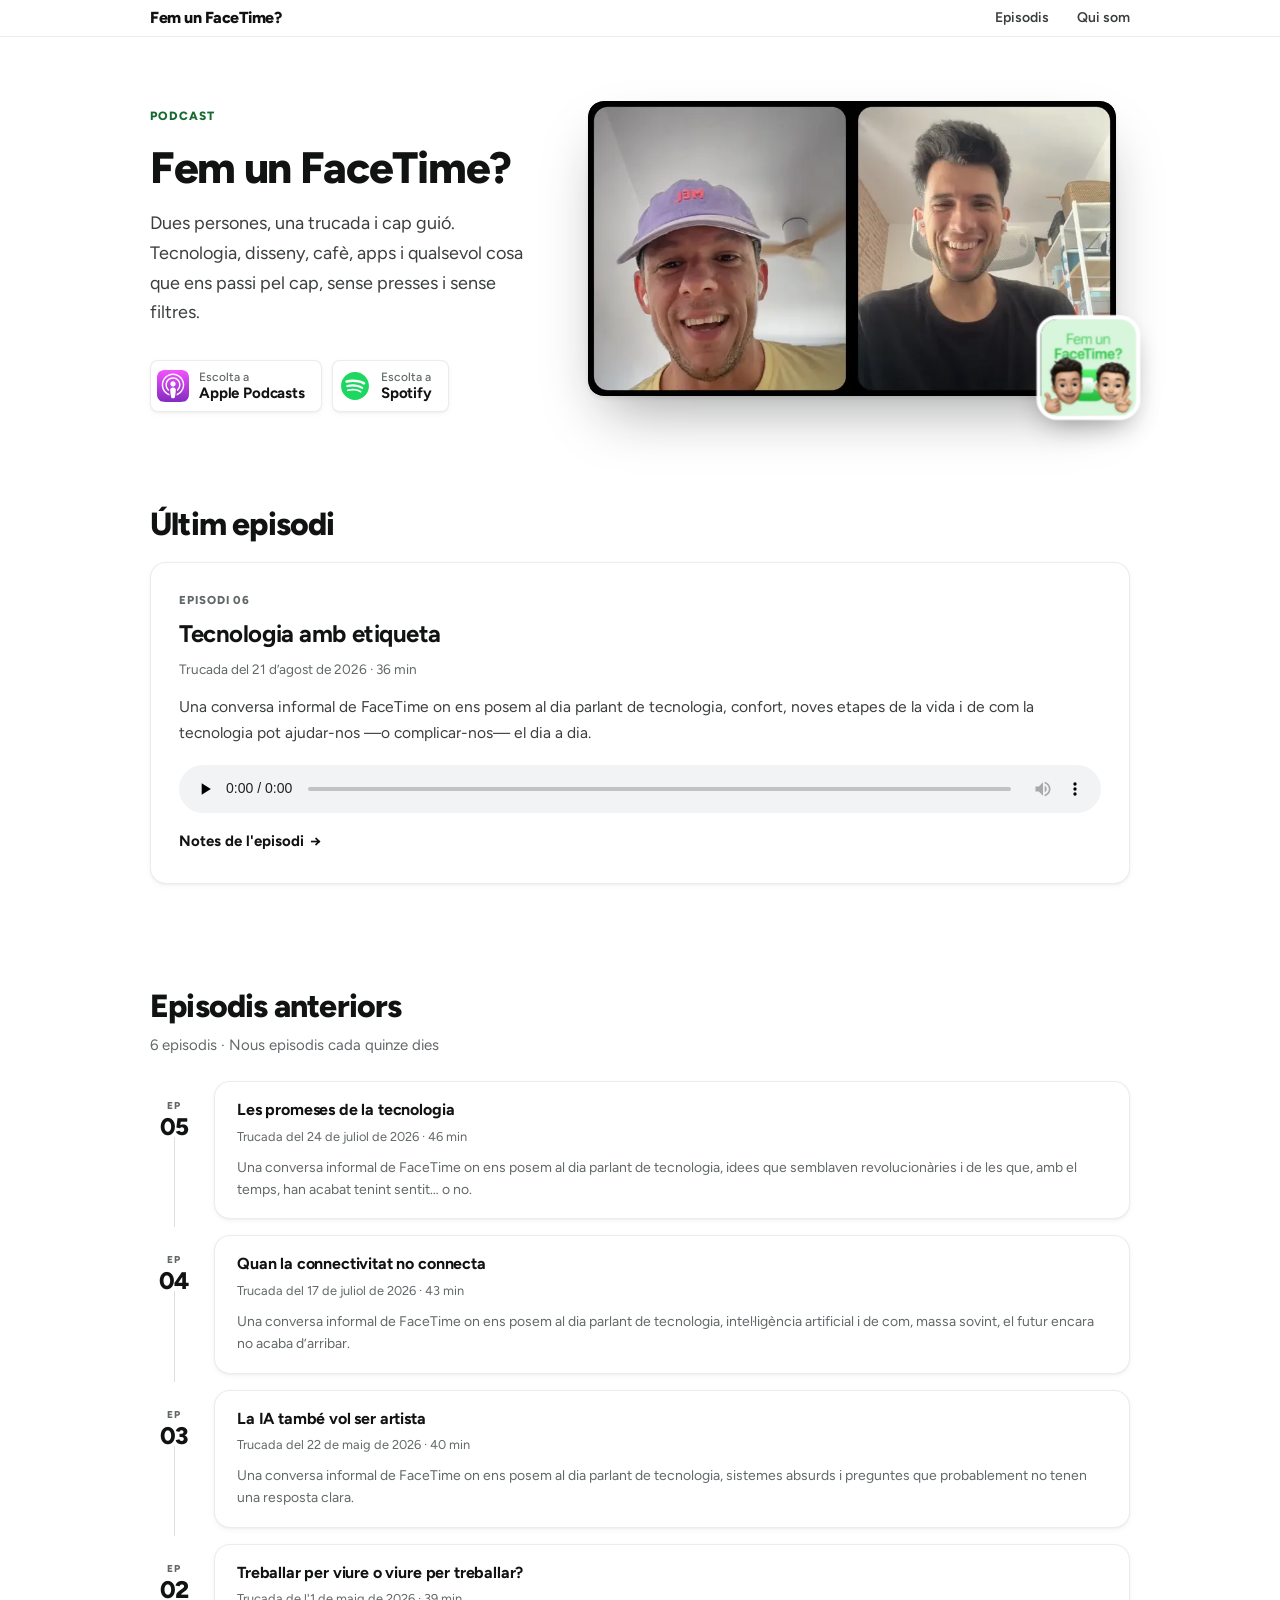
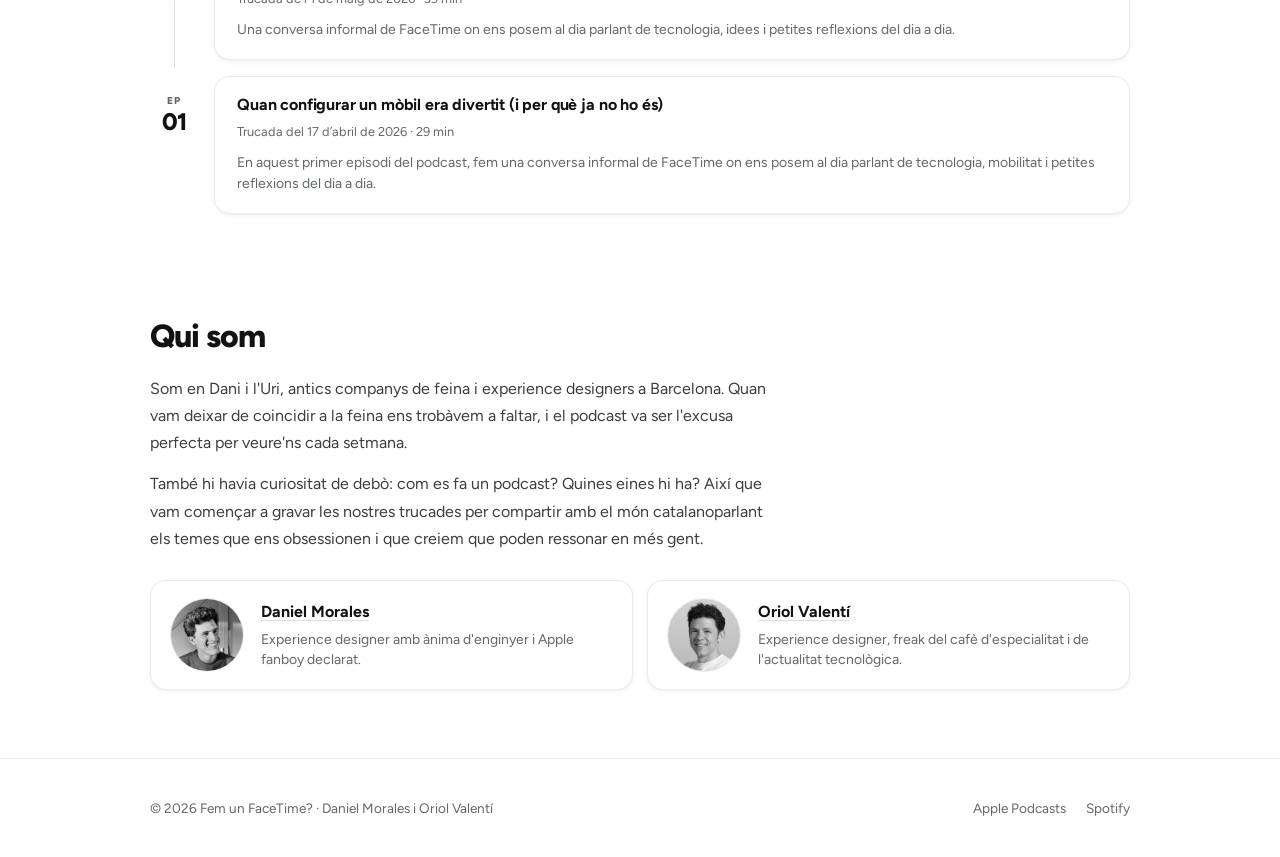
==== commit d924a560: "Favicon compatible amb Google: .ico arrel i PNG de 48/96/192 px Co-Authored-By: Claude Opus 5.5 <nor" ====
--- a/index.html
+++ b/index.html
@@ -36,11 +36,12 @@
   <meta property="og:image:height" content="1260">
   <meta property="og:image:alt" content="Fem un FaceTime?, podcast. Dues persones, una trucada i cap guió.">
   <meta name="twitter:image" content="https://femunfacetime.com/og-image.jpg?v=2">
-  <link rel="icon" type="image/png" href="favicon.png">
-  <link rel="apple-touch-icon" href="apple-touch-icon.png">
+  <link rel="icon" href="/favicon.ico" sizes="48x48">
+  <link rel="icon" type="image/png" sizes="192x192" href="/favicon-192.png">
+  <link rel="icon" type="image/png" sizes="96x96" href="/favicon-96.png">
+  <link rel="apple-touch-icon" href="/apple-touch-icon.png">
   <link rel="stylesheet" href="style.css">
-  <!-- <link rel="icon" href="favicon.ico"> -->
-  <!-- <link rel="apple-touch-icon" href="apple-touch-icon.png"> -->
+  <!-- <link rel="apple-touch-icon" href="/apple-touch-icon.png"> -->
 <!--build:jsonld-->
   <script type="application/ld+json">
 {
--- a/style.css
+++ b/style.css
@@ -1655,7 +1655,7 @@
 }
 .tilt.is-active .tilt__card { transition: transform .1s linear; }
 .tilt__screen {
-  position: relative; border-radius: 24px; overflow: hidden; background: #000;
+  position: relative; border-radius: var(--r-card); padding: 2px; overflow: hidden; background: #000;
   box-shadow: 0 2px 4px rgba(17,19,18,.08), 0 28px 56px -18px rgba(17,19,18,.4);
 }
 .tilt__screen img { display: block; width: 100%; height: auto; }
@@ -1674,7 +1674,7 @@
 .tilt__pip img { display: block; width: 100%; height: auto; }
 @media (max-width: 640px) {
   .tilt { padding-right: 8px; padding-bottom: 12px; }
-  .tilt__screen { border-radius: 16px; }
+  .tilt__screen { border-radius: 10px; padding: 1px; }
   .tilt__pip { right: -8px; bottom: -12px; border-width: 3px; width: 22%; }
 }
 @media (prefers-reduced-motion: reduce) { .tilt__card { transition: none; } }
